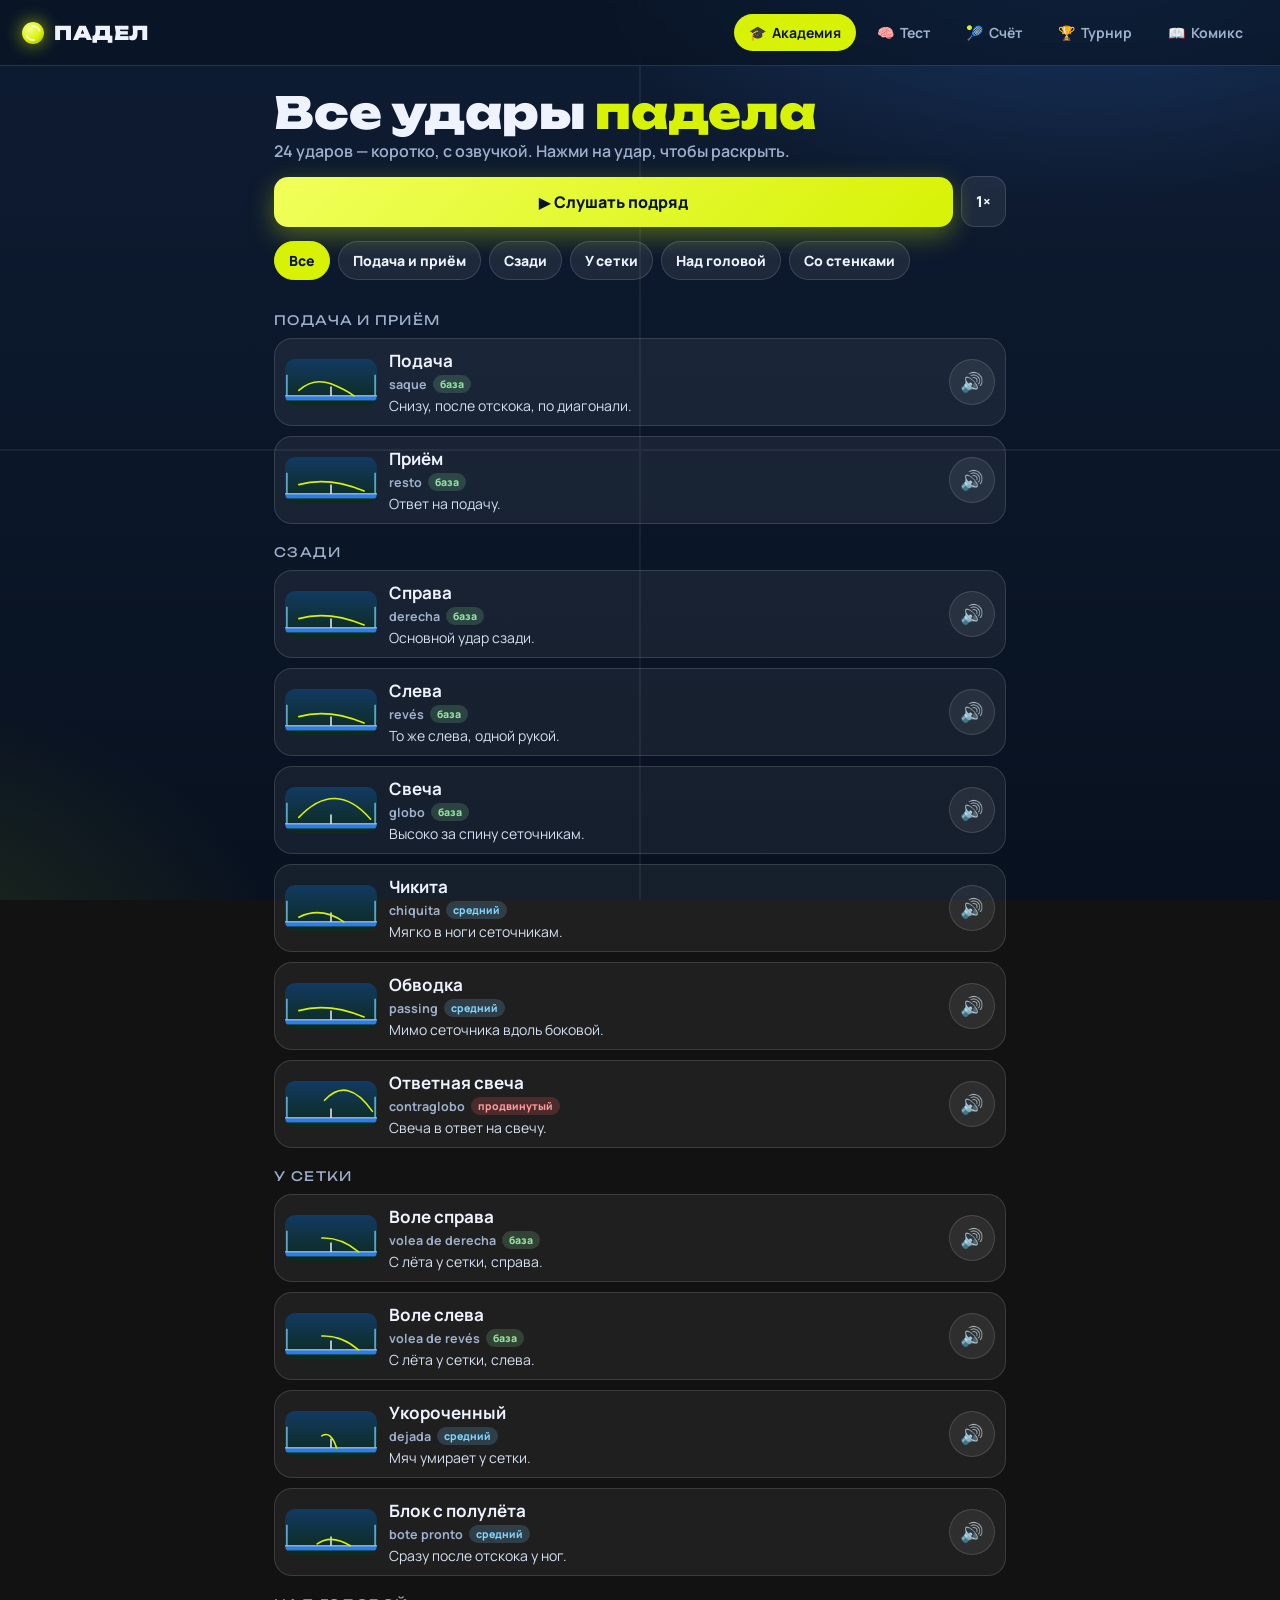
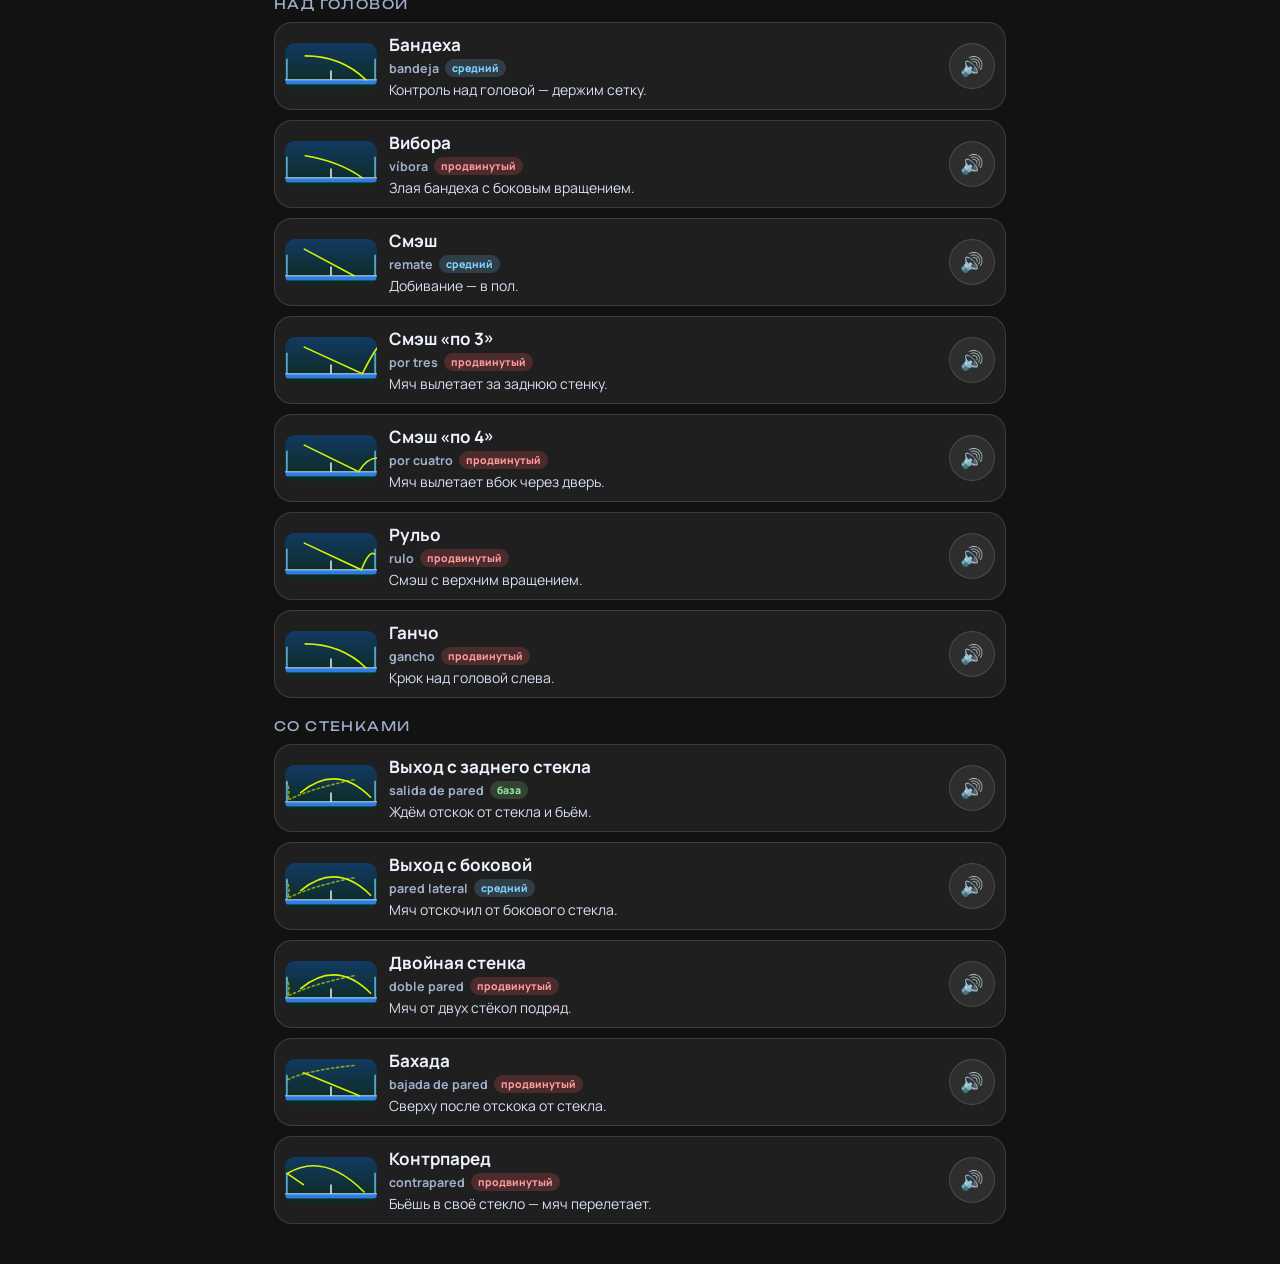
==== academy.html @ 9a6f64c5 "Академия ударов, тест «Что играть?», озвучка и мобильная навигация - academy.html: 24 удара коротко," ====
<!doctype html>
<html lang="ru">
<head>
<meta charset="utf-8">
<meta name="viewport" content="width=device-width, initial-scale=1, viewport-fit=cover">
<meta name="theme-color" content="#08111f">
<title>Академия падела — все удары</title>
<link rel="stylesheet" href="app.css">
<style>
  .page { max-width:760px; margin:0 auto; padding:18px 14px 30px; }
  .hero h1 { font-family:Unbounded, sans-serif; font-weight:900; font-size:clamp(28px, 8vw, 44px); margin:6px 0 4px; line-height:1.05; }
  .hero h1 span { color:var(--ball); }
  .hero p { color:var(--dim); margin:0 0 14px; font-weight:600; }
  .bar { display:flex; gap:8px; align-items:center; margin-bottom:12px; }
  .bar .primary { flex:1; padding:14px; font-size:16px; border-radius:14px; }
  .bar button:not(.primary) { padding:14px; font-size:15px; border-radius:14px; }
  .chips { display:flex; gap:8px; overflow-x:auto; padding:2px 2px 12px; scrollbar-width:none; margin:0 -14px; padding-left:14px; padding-right:14px; }
  .chips::-webkit-scrollbar { display:none; }
  .chips button { white-space:nowrap; padding:9px 14px; border-radius:999px; font-size:14px; }
  .chips button.on { background:var(--ball); color:#0b1426; border-color:var(--ball); }
  .group { font-family:Unbounded; font-size:13px; letter-spacing:1.4px; color:var(--dim); text-transform:uppercase; margin:20px 0 10px; }
  .shot { border-radius:18px; border:1px solid var(--line); background:var(--card); margin-bottom:10px; overflow:hidden; transition:border-color .2s, box-shadow .2s; }
  .shot.playing { border-color:var(--ball); box-shadow:0 0 0 1px var(--ball), 0 0 28px rgba(215,242,5,.18); }
  .head { display:grid; grid-template-columns:92px 1fr 46px; gap:12px; align-items:center; padding:10px 10px 10px 10px; cursor:pointer; }
  .mini { width:92px; height:46px; border-radius:10px; background:linear-gradient(180deg, #123a63, #0d2a1b); display:block; }
  .t { min-width:0; }
  .t b { display:block; font-size:17px; }
  .t i { font-style:normal; color:var(--dim); font-size:12.5px; font-weight:700; }
  .t .lvl { display:inline-block; font-size:10.5px; font-weight:800; padding:2px 7px; border-radius:999px; margin-left:6px; vertical-align:1px; }
  .lvl.l1 { background:rgba(143,227,154,.18); color:#8fe39a; } .lvl.l2 { background:rgba(127,211,255,.18); color:#7fd3ff; } .lvl.l3 { background:rgba(255,90,95,.2); color:#ff9a9d; }
  .t .one { display:block; color:#d6e0f3; font-size:14px; margin-top:2px; }
  .spk { width:46px; height:46px; border-radius:50%; font-size:19px; padding:0; }
  .body { display:none; padding:0 14px 14px; }
  .shot.open .body { display:block; animation:drop .25s ease-out; }
  .row3 { display:grid; gap:8px; }
  .row3 div { border-radius:12px; padding:10px 12px; background:rgba(255,255,255,.04); font-size:14.5px; line-height:1.45; }
  .row3 div::before { display:block; font-size:11px; font-weight:800; letter-spacing:1px; text-transform:uppercase; margin-bottom:2px; }
  .row3 .w::before { content:"Когда"; color:#7fd3ff; }
  .row3 .k::before { content:"Фишка"; color:var(--ball); }
  .row3 .e::before { content:"Не надо"; color:#ff9a9d; }
  .more { display:inline-block; margin-top:10px; color:var(--ball); font-weight:800; text-decoration:none; font-size:14px; }
</style>
</head>
<body>
<nav class="top">
  <div class="logo"><span class="dot"></span>ПАДЕЛ</div>
  <div class="tabs"><a href="academy.html" class="on"><span>🎓</span>Академия</a><a href="quiz.html"><span>🧠</span>Тест</a><a href="score.html"><span>🎾</span>Счёт</a><a href="tournament.html"><span>🏆</span>Турнир</a><a href="index.html"><span>📖</span>Комикс</a></div>
</nav>
<main class="page">
  <section class="hero">
    <h1>Все удары <span>падела</span></h1>
    <p id="count"></p>
  </section>
  <div class="bar">
    <button class="primary" id="playAll">▶ Слушать подряд</button>
    <button id="rateBtn">1×</button>
  </div>
  <div class="chips" id="chips"></div>
  <div id="list"></div>
</main>

<script src="voice.js"></script>
<script>
// Мини-схемы сбоку: слева наше стекло, сетка посередине, справа стекло соперника
const PATHS = {
  serve:   ['M30 58 Q62 30 100 44 Q130 56 150 70'],
  drive:   ['M30 50 Q95 32 172 64'],
  lob:     ['M30 56 Q110 -28 186 60'],
  chiq:    ['M30 60 Q78 36 128 70'],
  volley:  ['M80 40 Q122 38 160 70'],
  drop:    ['M80 44 Q100 32 112 70'],
  block:   ['M70 66 Q100 44 142 70'],
  bandeja: ['M44 18 Q122 18 176 70'],
  vibora:  ['M44 22 Q118 34 168 70'],
  smash:   ['M42 12 L150 70'],
  out3:    ['M42 12 L168 70 Q186 34 200 14'],
  out4:    ['M42 12 L160 70 Q178 40 200 40'],
  rulo:    ['M42 12 L166 70 Q184 26 194 36'],
  wall:    ['M150 22 Q60 40 6 66 Q12 44 4 30', 'M34 50 Q112 -14 186 60'],
  bajada:  ['M150 4 Q40 16 4 36', 'M40 20 L162 70'],
  contra:  ['M40 50 L5 26 Q84 -22 172 66'],
  clob:    ['M86 32 Q136 -22 190 56'],
};
const SHOTS = [
  // [id, группа, название, по-испански, уровень, мини-схема, одной фразой, когда, фишка, не надо, ссылка на комикс]
  ['saque', 'serve', 'Подача', 'saque', 1, 'serve', 'Снизу, после отскока, по диагонали.', 'Начало каждого очка.', 'Целься в угол у стекла или в «Т». Подал — беги к сетке.', 'Бить выше пояса.', 'serve'],
  ['resto', 'serve', 'Приём', 'resto', 1, 'drive', 'Ответ на подачу.', 'Подающий бежит к сетке.', 'Низко в ноги бегущему или свеча.', 'Лупить в стекло — вернётся.'],
  ['derecha', 'back', 'Справа', 'derecha', 1, 'drive', 'Основной удар сзади.', 'Мяч после отскока, сбоку справа.', 'Короткий замах, мяч перед собой.', 'Теннисный замах «от уха».', 'drive'],
  ['reves', 'back', 'Слева', 'revés', 1, 'drive', 'То же слева, одной рукой.', 'Мяч слева после отскока.', 'С подрезкой — надёжнее.', 'Бить мяч, ушедший за спину.', 'backhand'],
  ['globo', 'back', 'Свеча', 'globo', 1, 'lob', 'Высоко за спину сеточникам.', 'Соперники у сетки, ты в защите.', 'Над левым плечом соперника. Сыграл — оба к сетке.', 'Короткая свеча = смэш в тебя.', 'lob'],
  ['chiquita', 'back', 'Чикита', 'chiquita', 2, 'chiq', 'Мягко в ноги сеточникам.', 'Свечу не сыграть, а атаковать нечем.', 'Медленно и низко — пусть бьют снизу вверх.', 'Высокая чикита — подарок.', 'chiquita'],
  ['passing', 'back', 'Обводка', 'passing', 2, 'drive', 'Мимо сеточника вдоль боковой.', 'Сеточник прилип к центру.', 'Только с удобного мяча.', 'Пытаться с каждого мяча.'],
  ['contraglobo', 'back', 'Ответная свеча', 'contraglobo', 3, 'clob', 'Свеча в ответ на свечу.', 'Тебя перекинули, бежишь назад.', 'Выиграть время и вернуть позицию.', 'Бить сильно на бегу.'],
  ['volea-d', 'net', 'Воле справа', 'volea de derecha', 1, 'volley', 'С лёта у сетки, справа.', 'Ты у сетки, мяч летит на тебя.', 'Без замаха, от плеча, в ноги.', 'Замахиваться.', 'volley'],
  ['volea-r', 'net', 'Воле слева', 'volea de revés', 1, 'volley', 'С лёта у сетки, слева.', 'Мяч в левую сторону у сетки.', 'Ракетка перед грудью всегда.', 'Опускать головку ракетки.', 'volley'],
  ['dejada', 'net', 'Укороченный', 'dejada', 2, 'drop', 'Мяч умирает у сетки.', 'Соперники далеко у стекла.', 'Гаси скорость, мяч едва перелетает.', 'Когда соперник рядом.'],
  ['bloqueo', 'net', 'Блок с полулёта', 'bote pronto', 2, 'block', 'Сразу после отскока у ног.', 'Мяч прилетел в ноги у сетки.', 'Ракетка неподвижна, просто подставь.', 'Махать по мячу.'],
  ['bandeja', 'over', 'Бандеха', 'bandeja', 2, 'bandeja', 'Контроль над головой — держим сетку.', 'Свеча, но ты успел.', 'Сбоку, с подрезкой, в угол. И снова к сетке.', 'Пытаться убить мяч.', 'bandeja'],
  ['vibora', 'over', 'Вибора', 'víbora', 3, 'vibora', 'Злая бандеха с боковым вращением.', 'Мяч чуть ниже, ты устойчив.', 'Мяч липнет к боковому стеклу.', 'С неудобного мяча.', 'vibora'],
  ['remate', 'over', 'Смэш', 'remate', 2, 'smash', 'Добивание — в пол.', 'Короткая свеча у сетки.', 'Между соперниками или в ноги.', 'Смэш с задней линии.', 'smash'],
  ['x3', 'over', 'Смэш «по 3»', 'por tres', 3, 'out3', 'Мяч вылетает за заднюю стенку.', 'Высокий мяч у сетки, есть сила.', 'Мощно в пол у задней линии соперника.', 'Если не уверен — бандеха.', 'smash'],
  ['x4', 'over', 'Смэш «по 4»', 'por cuatro', 3, 'out4', 'Мяч вылетает вбок через дверь.', 'Мяч ближе к боковой стенке.', 'Наискосок, к боковому стеклу.', 'Когда двери закрыты/нет выхода.', 'smash'],
  ['rulo', 'over', 'Рульо', 'rulo', 3, 'rulo', 'Смэш с верхним вращением.', 'Высокий мяч, хочешь неудобный отскок.', 'Мяч высоко прыгает от стекла.', 'Путать с силовым смэшем.'],
  ['gancho', 'over', 'Ганчо', 'gancho', 3, 'bandeja', 'Крюк над головой слева.', 'Свеча ушла за левое плечо.', 'Вместо бэкхенда над головой.', 'Бить, отступая спиной.'],
  ['pared', 'wall', 'Выход с заднего стекла', 'salida de pared', 1, 'wall', 'Ждём отскок от стекла и бьём.', 'Мяч прошёл мимо и летит в стекло.', 'Иди вместе с мячом, бей перед собой.', 'Прижиматься к стеклу.', 'wall'],
  ['lateral', 'wall', 'Выход с боковой', 'pared lateral', 2, 'wall', 'Мяч отскочил от бокового стекла.', 'Мяч у боковой стенки.', 'Стой подальше — мяч выйдет к тебе.', 'Бежать к стенке.'],
  ['doble', 'wall', 'Двойная стенка', 'doble pared', 3, 'wall', 'Мяч от двух стёкол подряд.', 'Угол корта.', 'Читай угол заранее, мяч замедляется.', 'Стоять в углу.'],
  ['bajada', 'wall', 'Бахада', 'bajada de pared', 3, 'bajada', 'Сверху после отскока от стекла.', 'Высокий мяч вышел от заднего стекла.', 'Защита превращается в атаку.', 'Бить у самого стекла.', 'bajada'],
  ['contrapared', 'wall', 'Контрпаред', 'contrapared', 3, 'contra', 'Бьёшь в своё стекло — мяч перелетает.', 'Последний шанс, мяч прошёл.', 'Сильно вверх в стекло.', 'Делать это без нужды.'],
];
const GROUPS = { serve:'Подача и приём', back:'Сзади', net:'У сетки', over:'Над головой', wall:'Со стенками' };
const LVL = ['', 'база', 'средний', 'продвинутый'];
let filter = 'all', playing = -1;
const $ = id => document.getElementById(id);

function mini(type) {
  const p = PATHS[type];
  return `<svg class="mini" viewBox="0 0 200 80" aria-hidden="true">
    <rect x="0" y="70" width="200" height="10" fill="#2f7de1"/><path d="M0 70 H200" stroke="#cfe8ff" stroke-width="2"/>
    <path d="M4 70 V24 M196 70 V24" stroke="#7fd3ff" stroke-width="4" opacity=".7"/>
    <path d="M100 70 V50" stroke="#fff" stroke-width="3"/>
    ${p.map((d, i) => `<path d="${d}" fill="none" stroke="#d7f205" stroke-width="3.5" stroke-linecap="round" ${i < p.length - 1 ? 'stroke-dasharray="5 6" opacity=".6"' : ''}/>`).join('')}
  </svg>`;
}
const textOf = s => `${s[2]}. ${s[6]} Когда: ${s[7]} Фишка: ${s[8]} Не надо: ${s[9]}`;
const visible = () => SHOTS.map((s, i) => i).filter(i => filter === 'all' || SHOTS[i][1] === filter);

function render() {
  $('count').textContent = `${SHOTS.length} ударов — коротко, с озвучкой. Нажми на удар, чтобы раскрыть.`;
  $('chips').innerHTML = [['all', 'Все'], ...Object.entries(GROUPS)].map(([k, n]) => `<button class="${filter === k ? 'on' : ''}" data-f="${k}">${n}</button>`).join('');
  let h = '', last = '';
  for (const i of visible()) {
    const s = SHOTS[i];
    if (s[1] !== last) { h += `<div class="group">${GROUPS[s[1]]}</div>`; last = s[1]; }
    h += `<article class="shot" id="s${i}" data-i="${i}">
      <div class="head">${mini(s[5])}
        <div class="t"><b>${s[2]}</b><i>${s[3]}</i><span class="lvl l${s[4]}">${LVL[s[4]]}</span><span class="one">${s[6]}</span></div>
        <button class="spk" data-say="${i}" aria-label="Озвучить">🔊</button></div>
      <div class="body"><div class="row3"><div class="w">${s[7]}</div><div class="k">${s[8]}</div><div class="e">${s[9]}</div></div>
        ${s[10] ? `<a class="more" href="index.html#${s[10]}">Комикс по кадрам →</a>` : ''}</div></article>`;
  }
  $('list').innerHTML = h;
  $('rateBtn').textContent = (Voice.rate === 1.05 ? 1 : Voice.rate) + '×';
}

function mark(i) {
  document.querySelectorAll('.shot.playing').forEach(x => x.classList.remove('playing'));
  const el = $('s' + i);
  if (el) { el.classList.add('playing', 'open'); el.scrollIntoView({ behavior:'smooth', block:'center' }); }
}
function stopAll() { playing = -1; Voice.stop(); $('playAll').textContent = '▶ Слушать подряд'; document.querySelectorAll('.shot.playing').forEach(x => x.classList.remove('playing')); }
function playFrom(k) {
  const list = visible();
  if (k >= list.length) return stopAll();
  playing = k; mark(list[k]);
  $('playAll').textContent = '■ Стоп';
  Voice.say(textOf(SHOTS[list[k]]), { force:true, onend: () => { if (playing === k) setTimeout(() => playing === k && playFrom(k + 1), 600); } });
}

$('chips').onclick = e => { const b = e.target.closest('[data-f]'); if (b) { stopAll(); filter = b.dataset.f; render(); } };
$('list').onclick = e => {
  const sp = e.target.closest('[data-say]');
  if (sp) { stopAll(); const i = +sp.dataset.say; mark(i); Voice.say(textOf(SHOTS[i]), { force:true, onend: () => $('s' + i)?.classList.remove('playing') }); return; }
  const card = e.target.closest('.head');
  if (card) card.parentElement.classList.toggle('open');
};
$('playAll').onclick = () => playing >= 0 ? stopAll() : playFrom(0);
$('rateBtn').onclick = () => { const r = [1.05, 1.3, 0.9]; Voice.rate = r[(r.indexOf(Voice.rate) + 1) % r.length]; render(); };
if (!Voice.supported) $('playAll').disabled = true;
render();
</script>
</body>
</html>
---- app.css ----
/* Общий стиль счётчика и турниров: «ночной корт» */
@import url('https://fonts.googleapis.com/css2?family=Unbounded:wght@500;700;900&family=Manrope:wght@500;700;800&display=swap');

:root {
  --bg:#08111f; --bg2:#0e1c33; --card:rgba(255,255,255,.06); --line:rgba(255,255,255,.13);
  --text:#eef3ff; --dim:#9fb0cc; --ball:#d7f205; --a:#3d8bff; --b:#ff5a5f; --glass:#7fd3ff;
  --r:18px;
}
* { box-sizing:border-box; }
html { color-scheme:dark; }
body {
  margin:0; min-height:100vh; color:var(--text); font-family:Manrope, system-ui, sans-serif;
  background:
    radial-gradient(900px 500px at 85% -10%, rgba(61,139,255,.28), transparent 60%),
    radial-gradient(700px 500px at -10% 110%, rgba(215,242,5,.13), transparent 60%),
    linear-gradient(180deg, var(--bg2), var(--bg));
  background-attachment:fixed;
}
/* разметка корта на фоне */
body::before {
  content:""; position:fixed; inset:0; pointer-events:none; opacity:.06; z-index:0;
  background:
    linear-gradient(90deg, transparent calc(50% - 1px), #fff calc(50% - 1px), #fff calc(50% + 1px), transparent calc(50% + 1px)),
    linear-gradient(0deg, transparent calc(50% - 1px), #fff calc(50% - 1px), #fff calc(50% + 1px), transparent calc(50% + 1px));
  background-size:100% 100%, 50% 100%;
}
body > * { position:relative; z-index:1; }

/* шапка */
.top { display:flex; align-items:center; gap:18px; flex-wrap:wrap; padding:14px 22px; border-bottom:1px solid var(--line);
       background:rgba(8,17,31,.6); backdrop-filter:blur(10px); position:sticky; top:0; z-index:10; }
.logo { display:flex; align-items:center; gap:10px; font-family:Unbounded, sans-serif; font-weight:900; font-size:19px; letter-spacing:.5px; }
.logo .dot { width:22px; height:22px; border-radius:50%; background:radial-gradient(circle at 35% 30%, #f4ff8a, var(--ball) 55%, #9db000);
             box-shadow:0 0 18px rgba(215,242,5,.7); position:relative; }
.logo .dot::after { content:""; position:absolute; inset:3px; border-radius:50%; border:2px solid rgba(255,255,255,.7); border-left-color:transparent; border-right-color:transparent; transform:rotate(30deg); }
.tabs { display:flex; gap:6px; margin-left:auto; flex-wrap:wrap; }
.tabs a { color:var(--dim); text-decoration:none; font-weight:700; font-size:14px; padding:8px 14px; border-radius:999px; border:1px solid transparent; }
.tabs a:hover { color:var(--text); border-color:var(--line); }
.tabs a.on { color:#0b1426; background:var(--ball); }
.tabs a span { margin-right:6px; }
/* телефон: вкладки — нижняя панель под большой палец */
@media (max-width:700px){
  body { padding-bottom:calc(70px + env(safe-area-inset-bottom)); }
  .top { padding:10px 14px; position:static; backdrop-filter:none; background:transparent; }
  .tabs { position:fixed; left:0; right:0; bottom:0; z-index:50; margin:0; gap:0; flex-wrap:nowrap; justify-content:space-around;
    padding:6px 4px calc(6px + env(safe-area-inset-bottom)); background:rgba(8,17,31,.94); backdrop-filter:blur(10px); border-top:1px solid var(--line); }
  .tabs a { flex:1; display:flex; flex-direction:column; align-items:center; gap:2px; padding:6px 2px; font-size:11px; border-radius:12px; }
  .tabs a span { margin:0; font-size:21px; line-height:1; }
  .tabs a.on { color:var(--ball); background:rgba(215,242,5,.1); }
  body.boardOnly { padding-bottom:0; }
}

.wrap { display:grid; grid-template-columns:minmax(300px, 430px) 1fr; gap:20px; padding:20px; max-width:1360px; margin:0 auto; }
@media (max-width:900px){ .wrap { grid-template-columns:1fr; } .board { order:-1; } }

.box { background:var(--card); border:1px solid var(--line); border-radius:var(--r); padding:18px; backdrop-filter:blur(14px);
       box-shadow:0 20px 50px rgba(0,0,0,.35); }
.box + .box { margin-top:18px; }
.box h2, h2.sec { font-family:Unbounded, sans-serif; font-weight:700; font-size:14px; letter-spacing:1.2px; text-transform:uppercase; color:var(--dim); margin:0 0 12px; }
.box h2:not(:first-child) { margin-top:20px; }

button { font-family:inherit; cursor:pointer; color:var(--text); background:rgba(255,255,255,.07); border:1px solid var(--line);
         border-radius:12px; font-weight:800; transition:transform .12s, background .2s, box-shadow .2s, border-color .2s; }
button:hover:not(:disabled) { background:rgba(255,255,255,.12); border-color:rgba(255,255,255,.3); }
button:active:not(:disabled) { transform:scale(.97); }
button:disabled { opacity:.3; cursor:not-allowed; }
.primary { background:linear-gradient(135deg, #f0ff5a, var(--ball)); color:#0b1426; border:0; box-shadow:0 8px 26px rgba(215,242,5,.35); }
.primary:hover:not(:disabled) { background:linear-gradient(135deg, #f7ff8a, #e4ff2a); }

/* карточки выбора */
.cards { display:grid; gap:10px; }
.cards.two { grid-template-columns:1fr 1fr; }
.opt { text-align:left; padding:13px 14px; font-size:15.5px; position:relative; }
.opt small { display:block; font-weight:500; color:var(--dim); font-size:13px; margin-top:3px; }
.opt.on { border-color:var(--ball); background:rgba(215,242,5,.1); box-shadow:inset 0 0 0 1px var(--ball), 0 0 22px rgba(215,242,5,.15); }
.opt.on::after { content:"●"; position:absolute; right:12px; top:10px; color:var(--ball); font-size:12px; }
.seg { display:flex; gap:6px; flex-wrap:wrap; }
.seg button { padding:8px 13px; font-size:14px; }
.seg button.on { background:var(--ball); color:#0b1426; border-color:var(--ball); }

label.chk { display:flex; gap:10px; align-items:center; margin-top:14px; font-weight:700; font-size:14.5px; cursor:pointer; }
label.chk input { width:18px; height:18px; accent-color:var(--ball); }
input[type=text], input[type=number] { width:100%; font:inherit; font-weight:700; color:var(--text); padding:9px 11px; border-radius:10px;
  border:1px solid var(--line); background:rgba(0,0,0,.25); outline:none; }
input:focus { border-color:var(--ball); box-shadow:0 0 0 3px rgba(215,242,5,.18); }
.names { display:grid; grid-template-columns:1fr 1fr; gap:8px; }
.names .ha { color:var(--a); font-size:13px; font-weight:800; } .names .hb { color:var(--b); font-size:13px; font-weight:800; }
.start { width:100%; margin-top:18px; padding:16px; font-size:18px; font-family:Unbounded, sans-serif; letter-spacing:.5px; }

.rules { font-size:14.5px; line-height:1.55; color:#d6e0f3; }
.rules ul { margin:0; padding-left:18px; }
.rules li { margin:3px 0; }
.rules li::marker { color:var(--ball); }
.hidden { display:none !important; }

/* табло */
.board { display:flex; flex-direction:column; gap:16px; }
.scoreboard { border-radius:var(--r); overflow:hidden; border:1px solid var(--line); background:linear-gradient(180deg, #0a1426, #050b16);
              box-shadow:0 25px 60px rgba(0,0,0,.5), inset 0 1px 0 rgba(255,255,255,.08); }
.sb { width:100%; border-collapse:collapse; font-size:clamp(18px, 3vw, 30px); }
.sb th { font-size:11px; font-weight:800; color:var(--dim); text-transform:uppercase; letter-spacing:1.5px; padding:10px 12px 4px; text-align:center; }
.sb td { padding:12px; text-align:center; border-top:1px solid rgba(255,255,255,.07); }
.sb td.name { text-align:left; font-weight:800; white-space:nowrap; padding-left:18px; }
.sb td.name i { display:inline-block; width:12px; height:30px; border-radius:6px; margin-right:12px; vertical-align:middle; }
.sb td.set { color:#5e6f8d; font-family:Unbounded; font-weight:500; } .sb td.set.won { color:var(--text); }
.sb td.games { font-family:Unbounded; font-weight:700; }
.sb td.pts { font-family:Unbounded; font-weight:900; color:#0b1426; background:var(--ball); min-width:96px; font-size:1.15em;
             text-shadow:none; box-shadow:inset 0 0 30px rgba(255,255,255,.4); }
.sb sup { font-size:.45em; color:var(--dim); margin-left:2px; }
.serveBall { display:inline-block; width:15px; height:15px; border-radius:50%; background:var(--ball); margin-left:10px; vertical-align:3px;
             box-shadow:0 0 12px var(--ball); animation:pulse 1.4s ease-in-out infinite; }
@keyframes pulse { 50% { box-shadow:0 0 2px var(--ball); transform:scale(.85); } }
.bump { animation:bump .45s cubic-bezier(.3,1.6,.5,1); }
@keyframes bump { 0% { transform:scale(1.5); filter:brightness(1.6); } 100% { transform:scale(1); } }

.status { border-radius:var(--r); padding:14px 18px; text-align:center; font-weight:800; font-size:clamp(16px, 2.2vw, 22px);
          background:linear-gradient(135deg, rgba(215,242,5,.16), rgba(215,242,5,.04)); border:1px solid rgba(215,242,5,.4); }
.status small { display:block; font-weight:600; font-size:.68em; color:var(--dim); margin-top:3px; }
.tag { display:inline-block; font-family:Unbounded; font-size:.7em; padding:3px 10px; border-radius:999px; background:var(--ball); color:#0b1426; margin-left:8px; vertical-align:2px; }
.notice { border-radius:var(--r); padding:12px 16px; text-align:center; font-family:Unbounded; font-weight:700; font-size:19px;
          background:linear-gradient(135deg, var(--b), #ff8a5c); box-shadow:0 10px 30px rgba(255,90,95,.35); animation:drop .4s ease-out; }
@keyframes drop { from { transform:translateY(-8px); opacity:0; } }
.court svg { display:block; width:100%; height:auto; border-radius:var(--r); border:1px solid var(--line); background:#0d2a1b; }

/* кнопки очков */
.teamBtn { width:100%; padding:24px 12px; font-size:22px; border:0; margin-bottom:12px; color:#fff; position:relative; overflow:hidden; }
.teamBtn small { display:block; font-size:13px; font-weight:700; opacity:.85; margin-top:4px; letter-spacing:.5px; text-transform:uppercase; }
.teamBtn.a { background:linear-gradient(135deg, #5aa0ff, #2563eb); box-shadow:0 12px 30px rgba(61,139,255,.35); }
.teamBtn.b { background:linear-gradient(135deg, #ff7a7e, #e0353b); box-shadow:0 12px 30px rgba(255,90,95,.35); }
.teamBtn.a:hover:not(:disabled) { background:linear-gradient(135deg, #74b0ff, #3b74f0); }
.teamBtn.b:hover:not(:disabled) { background:linear-gradient(135deg, #ff9093, #ea4a50); }
.teamBtn::after { content:"+1"; position:absolute; right:18px; top:50%; transform:translateY(-50%); font-family:Unbounded; font-size:28px; opacity:.25; }
.tools { display:flex; gap:8px; }
.tools button { flex:1; padding:11px 6px; font-size:13.5px; }
.choice { border-radius:14px; padding:14px; margin-bottom:14px; background:rgba(215,242,5,.1); border:1px dashed var(--ball); }
.choice p { margin:0 0 10px; font-weight:800; }
.choice .row { display:flex; gap:8px; }
.choice .row button { flex:1; padding:13px 6px; font-size:15px; }

/* турнир */
.matches { display:grid; grid-template-columns:repeat(auto-fit, minmax(330px, 1fr)); gap:14px; }
.match { border-radius:var(--r); border:1px solid var(--line); background:linear-gradient(160deg, rgba(47,125,225,.22), rgba(13,42,27,.5)); padding:14px; position:relative; overflow:hidden; }
.match::before { content:""; position:absolute; left:50%; top:0; bottom:0; width:2px; background:rgba(255,255,255,.12); }
.match .court-n { font-family:Unbounded; font-size:12px; color:var(--dim); letter-spacing:1.5px; text-transform:uppercase; margin-bottom:10px; position:relative; }
.match .court-n b { color:var(--ball); }
.vs { display:grid; grid-template-columns:1fr auto 1fr; gap:10px; align-items:center; position:relative; }
.side { font-weight:800; font-size:15px; line-height:1.35; }
.side.r { text-align:right; }
.side .p { display:block; }
.side.win .p { color:var(--ball); }
.scoreIn { display:flex; gap:6px; align-items:center; }
.scoreIn input { width:62px; text-align:center; font-family:Unbounded; font-size:22px; padding:8px 4px; }
.scoreIn span { color:var(--dim); font-weight:800; }
.match.done { border-color:rgba(215,242,5,.45); }
.match .warn { color:#ffb36b; font-size:12.5px; font-weight:700; margin-top:8px; text-align:center; position:relative; }

.rounds { display:flex; gap:6px; flex-wrap:wrap; }
.rounds button { min-width:44px; padding:8px 10px; font-family:Unbounded; font-size:14px; }
.rounds button.on { background:var(--ball); color:#0b1426; border-color:var(--ball); }
.rounds button.ok:not(.on) { border-color:rgba(215,242,5,.5); color:var(--ball); }
.roundHead { display:flex; align-items:center; gap:12px; flex-wrap:wrap; justify-content:space-between; }
.roundHead h3 { font-family:Unbounded; margin:0; font-size:20px; }
.rest { color:var(--dim); font-size:14px; margin-top:10px; }

.timer { display:flex; align-items:center; gap:14px; flex-wrap:wrap; justify-content:center; }
.timer .clock { font-family:Unbounded; font-weight:900; font-size:clamp(40px, 7vw, 72px); letter-spacing:2px; min-width:4.6ch; text-align:center;
                text-shadow:0 0 30px rgba(215,242,5,.35); color:var(--ball); }
.timer .clock.low { color:var(--b); text-shadow:0 0 30px rgba(255,90,95,.5); animation:blink 1s steps(2) infinite; }
@keyframes blink { 50% { opacity:.45; } }
.timer button { padding:11px 16px; font-size:15px; }

table.stand { width:100%; border-collapse:collapse; font-size:15px; }
.stand th { font-size:11px; color:var(--dim); text-transform:uppercase; letter-spacing:1.2px; text-align:right; padding:6px 8px; }
.stand th:nth-child(2) { text-align:left; }
.stand td { padding:9px 8px; text-align:right; border-top:1px solid rgba(255,255,255,.07); font-weight:700; }
.stand td:nth-child(2) { text-align:left; }
.stand td.pl { font-family:Unbounded; color:var(--dim); width:38px; text-align:center; }
.stand tr.p1 td.pl { color:#0b1426; background:linear-gradient(135deg, #fff3a0, #f5c518); border-radius:8px; }
.stand tr.p2 td.pl { color:#0b1426; background:linear-gradient(135deg, #f2f5fa, #aab4c3); border-radius:8px; }
.stand tr.p3 td.pl { color:#0b1426; background:linear-gradient(135deg, #f7c69a, #c47a3c); border-radius:8px; }
.stand td.big { font-family:Unbounded; color:var(--ball); font-size:17px; }
.stand td.neg { color:#ff8f8f; } .stand td.pos { color:#8fe39a; }

.ideas { display:grid; grid-template-columns:repeat(auto-fit, minmax(250px, 1fr)); gap:12px; }
.idea { border:1px solid var(--line); border-radius:14px; padding:13px 14px; background:rgba(255,255,255,.04); font-size:14px; line-height:1.5; color:#d6e0f3; }
.idea b { display:block; color:var(--text); font-size:15.5px; margin-bottom:3px; }
.idea em { color:var(--ball); font-style:normal; font-weight:800; font-size:12px; }

body.boardOnly .top, body.boardOnly .control { display:none; }
body.boardOnly .wrap { grid-template-columns:1fr; }

@media (prefers-reduced-motion:reduce) { *, *::before, *::after { animation:none !important; transition:none !important; } }
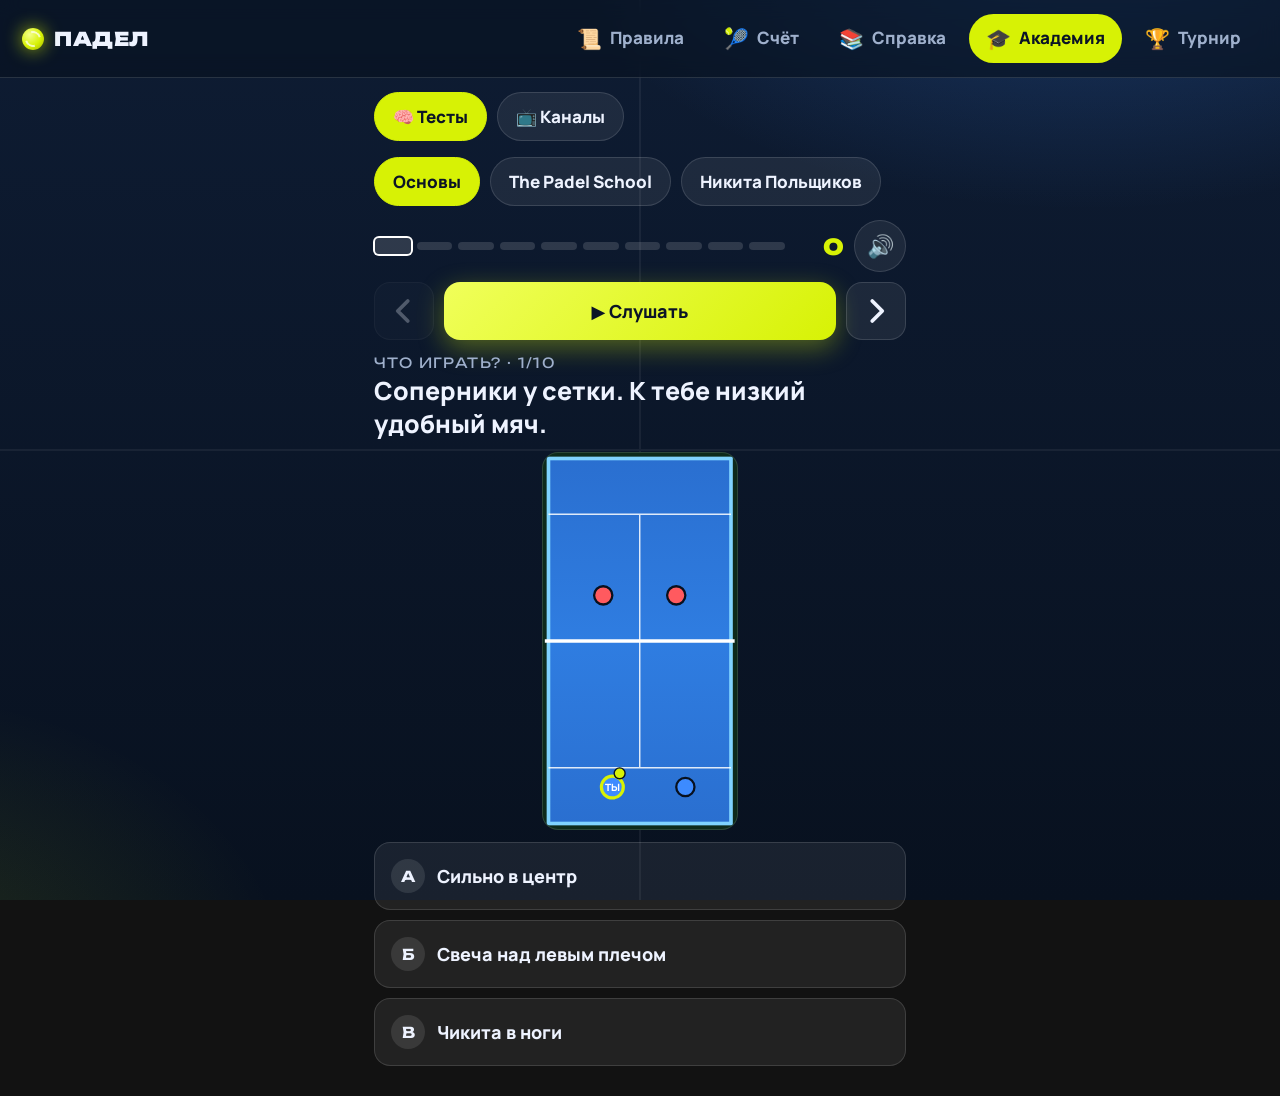
==== commit 4324dba8: "Меню Правила/Счёт/Справка/Академия/Турнир, крупный интерфейс, набор тестов Никиты Польщикова - rules" ====
--- a/academy.html
+++ b/academy.html
@@ -4,169 +4,229 @@
 <meta charset="utf-8">
 <meta name="viewport" content="width=device-width, initial-scale=1, viewport-fit=cover">
 <meta name="theme-color" content="#08111f">
-<title>Академия падела — все удары</title>
+<title>Академия падела — тесты</title>
 <link rel="stylesheet" href="app.css">
 <style>
-  .page { max-width:760px; margin:0 auto; padding:18px 14px 30px; }
-  .hero h1 { font-family:Unbounded, sans-serif; font-weight:900; font-size:clamp(28px, 8vw, 44px); margin:6px 0 4px; line-height:1.05; }
-  .hero h1 span { color:var(--ball); }
-  .hero p { color:var(--dim); margin:0 0 14px; font-weight:600; }
-  .bar { display:flex; gap:8px; align-items:center; margin-bottom:12px; }
-  .bar .primary { flex:1; padding:14px; font-size:16px; border-radius:14px; }
-  .bar button:not(.primary) { padding:14px; font-size:15px; border-radius:14px; }
-  .chips { display:flex; gap:8px; overflow-x:auto; padding:2px 2px 12px; scrollbar-width:none; margin:0 -14px; padding-left:14px; padding-right:14px; }
-  .chips::-webkit-scrollbar { display:none; }
-  .chips button { white-space:nowrap; padding:9px 14px; border-radius:999px; font-size:14px; }
-  .chips button.on { background:var(--ball); color:#0b1426; border-color:var(--ball); }
-  .group { font-family:Unbounded; font-size:13px; letter-spacing:1.4px; color:var(--dim); text-transform:uppercase; margin:20px 0 10px; }
-  .shot { border-radius:18px; border:1px solid var(--line); background:var(--card); margin-bottom:10px; overflow:hidden; transition:border-color .2s, box-shadow .2s; }
-  .shot.playing { border-color:var(--ball); box-shadow:0 0 0 1px var(--ball), 0 0 28px rgba(215,242,5,.18); }
-  .head { display:grid; grid-template-columns:92px 1fr 46px; gap:12px; align-items:center; padding:10px 10px 10px 10px; cursor:pointer; }
-  .mini { width:92px; height:46px; border-radius:10px; background:linear-gradient(180deg, #123a63, #0d2a1b); display:block; }
-  .t { min-width:0; }
-  .t b { display:block; font-size:17px; }
-  .t i { font-style:normal; color:var(--dim); font-size:12.5px; font-weight:700; }
-  .t .lvl { display:inline-block; font-size:10.5px; font-weight:800; padding:2px 7px; border-radius:999px; margin-left:6px; vertical-align:1px; }
-  .lvl.l1 { background:rgba(143,227,154,.18); color:#8fe39a; } .lvl.l2 { background:rgba(127,211,255,.18); color:#7fd3ff; } .lvl.l3 { background:rgba(255,90,95,.2); color:#ff9a9d; }
-  .t .one { display:block; color:#d6e0f3; font-size:14px; margin-top:2px; }
-  .spk { width:46px; height:46px; border-radius:50%; font-size:19px; padding:0; }
-  .body { display:none; padding:0 14px 14px; }
-  .shot.open .body { display:block; animation:drop .25s ease-out; }
-  .row3 { display:grid; gap:8px; }
-  .row3 div { border-radius:12px; padding:10px 12px; background:rgba(255,255,255,.04); font-size:14.5px; line-height:1.45; }
-  .row3 div::before { display:block; font-size:11px; font-weight:800; letter-spacing:1px; text-transform:uppercase; margin-bottom:2px; }
-  .row3 .w::before { content:"Когда"; color:#7fd3ff; }
-  .row3 .k::before { content:"Фишка"; color:var(--ball); }
-  .row3 .e::before { content:"Не надо"; color:#ff9a9d; }
-  .more { display:inline-block; margin-top:10px; color:var(--ball); font-weight:800; text-decoration:none; font-size:14px; }
+  .page { max-width:560px; padding-top:12px; }
+  .qtop { display:flex; align-items:center; gap:10px; margin-bottom:10px; }
+  .dots { display:flex; gap:4px; flex:1; }
+  .dots button { flex:1; min-width:0; height:30px; padding:0; border:0; background:none; border-radius:6px; position:relative; }
+  .dots button::before { content:""; position:absolute; left:1px; right:1px; top:11px; height:8px; border-radius:4px; background:rgba(255,255,255,.14); }
+  .dots .g2::before { background:var(--ball); } .dots .g1::before { background:#7fd3ff; } .dots .g0::before { background:var(--b); }
+  .dots .now::before { top:7px; height:16px; box-shadow:0 0 0 2px #fff; }
+  .pts { font-family:Unbounded; font-weight:900; color:var(--ball); font-size:22px; min-width:48px; text-align:right; }
+  .vbtn { width:52px; height:52px; padding:0; border-radius:50%; font-size:22px; flex:none; }
+  .kind { font-family:Unbounded; font-size:14px; letter-spacing:1.4px; color:var(--dim); text-transform:uppercase; }
+  .q { font-size:clamp(20px, 5.4vw, 25px); font-weight:800; margin:4px 0 12px; line-height:1.3; }
+  .courtq { display:flex; justify-content:center; margin-bottom:12px; }
+  .courtq svg { height:min(42vh, 400px); width:auto; max-width:100%; border-radius:16px; border:1px solid var(--line); background:#0d2a1b; }
+  .opts { display:grid; gap:10px; }
+  .opts button { text-align:left; padding:16px; font-size:18px; border-radius:16px; display:flex; gap:12px; align-items:center; }
+  .opts button b { font-family:Unbounded; font-size:15px; width:34px; height:34px; border-radius:50%; display:grid; place-items:center; background:rgba(255,255,255,.1); flex:none; }
+  .opts button.g2 { border-color:var(--ball); background:rgba(215,242,5,.14); }
+  .opts button.g1 { border-color:#7fd3ff; background:rgba(127,211,255,.12); }
+  .opts button.g0.picked { border-color:var(--b); background:rgba(255,90,95,.16); }
+  .opts button:disabled { opacity:1; cursor:default; }
+  .opts button.dim { opacity:.45; }
+  .verdict { margin-top:12px; border-radius:16px; padding:15px 16px; animation:drop .3s ease-out; }
+  .verdict h3 { margin:0 0 4px; font-family:Unbounded; font-size:20px; }
+  .verdict p { margin:0; font-size:17.5px; line-height:1.45; }
+  .verdict.g2 { background:rgba(215,242,5,.13); border:1px solid var(--ball); } .verdict.g2 h3 { color:var(--ball); }
+  .verdict.g1 { background:rgba(127,211,255,.12); border:1px solid #7fd3ff; } .verdict.g1 h3 { color:#7fd3ff; }
+  .verdict.g0 { background:rgba(255,90,95,.14); border:1px solid var(--b); } .verdict.g0 h3 { color:#ff9a9d; }
+  .verdict .src { display:inline-block; margin-top:10px; color:var(--dim); font-size:16px; font-weight:700; text-decoration:none; }
+  .big { width:100%; margin-top:12px; padding:18px; font-size:19px; border-radius:16px; display:block; text-align:center; text-decoration:none; }
+  a.big { color:var(--ball); font-weight:800; }
+  .final { text-align:center; padding:20px 4px; }
+  .final .score { font-family:Unbounded; font-weight:900; font-size:68px; color:var(--ball); line-height:1; margin:8px 0; }
+  .final p { color:var(--dim); font-weight:700; font-size:18px; }
+  .ch { padding:16px; }
+  .ch b { font-size:20px; } .ch .lang { color:#7fd3ff; font-weight:800; font-size:15px; margin-left:8px; }
+  .ch p { margin:6px 0 12px; font-size:17px; line-height:1.45; color:#d6e0f3; }
+  .ch .row { display:flex; gap:10px; flex-wrap:wrap; }
+  .ch .row a, .ch .row button { flex:1 1 40%; padding:14px; font-size:17px; border-radius:14px; text-align:center; text-decoration:none; font-weight:800; }
+  .ch .row a { color:var(--text); border:1px solid var(--line); background:rgba(255,255,255,.07); }
 </style>
 </head>
 <body>
 <nav class="top">
   <div class="logo"><span class="dot"></span>ПАДЕЛ</div>
-  <div class="tabs"><a href="academy.html" class="on"><span>🎓</span>Академия</a><a href="quiz.html"><span>🧠</span>Тест</a><a href="score.html"><span>🎾</span>Счёт</a><a href="tournament.html"><span>🏆</span>Турнир</a><a href="index.html"><span>📖</span>Комикс</a></div>
+  <div class="tabs"><a href="rules.html"><span>📜</span>Правила</a><a href="score.html"><span>🎾</span>Счёт</a><a href="ref.html"><span>📚</span>Справка</a><a href="academy.html" class="on"><span>🎓</span>Академия</a><a href="tournament.html"><span>🏆</span>Турнир</a></div>
 </nav>
-<main class="page">
-  <section class="hero">
-    <h1>Все удары <span>падела</span></h1>
-    <p id="count"></p>
-  </section>
-  <div class="bar">
-    <button class="primary" id="playAll">▶ Слушать подряд</button>
-    <button id="rateBtn">1×</button>
-  </div>
-  <div class="chips" id="chips"></div>
-  <div id="list"></div>
-</main>
+<main class="page" id="app"></main>
 
 <script src="voice.js"></script>
+<script src="tests.js"></script>
+<script src="reader.js"></script>
 <script>
-// Мини-схемы сбоку: слева наше стекло, сетка посередине, справа стекло соперника
-const PATHS = {
-  serve:   ['M30 58 Q62 30 100 44 Q130 56 150 70'],
-  drive:   ['M30 50 Q95 32 172 64'],
-  lob:     ['M30 56 Q110 -28 186 60'],
-  chiq:    ['M30 60 Q78 36 128 70'],
-  volley:  ['M80 40 Q122 38 160 70'],
-  drop:    ['M80 44 Q100 32 112 70'],
-  block:   ['M70 66 Q100 44 142 70'],
-  bandeja: ['M44 18 Q122 18 176 70'],
-  vibora:  ['M44 22 Q118 34 168 70'],
-  smash:   ['M42 12 L150 70'],
-  out3:    ['M42 12 L168 70 Q186 34 200 14'],
-  out4:    ['M42 12 L160 70 Q178 40 200 40'],
-  rulo:    ['M42 12 L166 70 Q184 26 194 36'],
-  wall:    ['M150 22 Q60 40 6 66 Q12 44 4 30', 'M34 50 Q112 -14 186 60'],
-  bajada:  ['M150 4 Q40 16 4 36', 'M40 20 L162 70'],
-  contra:  ['M40 50 L5 26 Q84 -22 172 66'],
-  clob:    ['M86 32 Q136 -22 190 56'],
-};
-const SHOTS = [
-  // [id, группа, название, по-испански, уровень, мини-схема, одной фразой, когда, фишка, не надо, ссылка на комикс]
-  ['saque', 'serve', 'Подача', 'saque', 1, 'serve', 'Снизу, после отскока, по диагонали.', 'Начало каждого очка.', 'Целься в угол у стекла или в «Т». Подал — беги к сетке.', 'Бить выше пояса.', 'serve'],
-  ['resto', 'serve', 'Приём', 'resto', 1, 'drive', 'Ответ на подачу.', 'Подающий бежит к сетке.', 'Низко в ноги бегущему или свеча.', 'Лупить в стекло — вернётся.'],
-  ['derecha', 'back', 'Справа', 'derecha', 1, 'drive', 'Основной удар сзади.', 'Мяч после отскока, сбоку справа.', 'Короткий замах, мяч перед собой.', 'Теннисный замах «от уха».', 'drive'],
-  ['reves', 'back', 'Слева', 'revés', 1, 'drive', 'То же слева, одной рукой.', 'Мяч слева после отскока.', 'С подрезкой — надёжнее.', 'Бить мяч, ушедший за спину.', 'backhand'],
-  ['globo', 'back', 'Свеча', 'globo', 1, 'lob', 'Высоко за спину сеточникам.', 'Соперники у сетки, ты в защите.', 'Над левым плечом соперника. Сыграл — оба к сетке.', 'Короткая свеча = смэш в тебя.', 'lob'],
-  ['chiquita', 'back', 'Чикита', 'chiquita', 2, 'chiq', 'Мягко в ноги сеточникам.', 'Свечу не сыграть, а атаковать нечем.', 'Медленно и низко — пусть бьют снизу вверх.', 'Высокая чикита — подарок.', 'chiquita'],
-  ['passing', 'back', 'Обводка', 'passing', 2, 'drive', 'Мимо сеточника вдоль боковой.', 'Сеточник прилип к центру.', 'Только с удобного мяча.', 'Пытаться с каждого мяча.'],
-  ['contraglobo', 'back', 'Ответная свеча', 'contraglobo', 3, 'clob', 'Свеча в ответ на свечу.', 'Тебя перекинули, бежишь назад.', 'Выиграть время и вернуть позицию.', 'Бить сильно на бегу.'],
-  ['volea-d', 'net', 'Воле справа', 'volea de derecha', 1, 'volley', 'С лёта у сетки, справа.', 'Ты у сетки, мяч летит на тебя.', 'Без замаха, от плеча, в ноги.', 'Замахиваться.', 'volley'],
-  ['volea-r', 'net', 'Воле слева', 'volea de revés', 1, 'volley', 'С лёта у сетки, слева.', 'Мяч в левую сторону у сетки.', 'Ракетка перед грудью всегда.', 'Опускать головку ракетки.', 'volley'],
-  ['dejada', 'net', 'Укороченный', 'dejada', 2, 'drop', 'Мяч умирает у сетки.', 'Соперники далеко у стекла.', 'Гаси скорость, мяч едва перелетает.', 'Когда соперник рядом.'],
-  ['bloqueo', 'net', 'Блок с полулёта', 'bote pronto', 2, 'block', 'Сразу после отскока у ног.', 'Мяч прилетел в ноги у сетки.', 'Ракетка неподвижна, просто подставь.', 'Махать по мячу.'],
-  ['bandeja', 'over', 'Бандеха', 'bandeja', 2, 'bandeja', 'Контроль над головой — держим сетку.', 'Свеча, но ты успел.', 'Сбоку, с подрезкой, в угол. И снова к сетке.', 'Пытаться убить мяч.', 'bandeja'],
-  ['vibora', 'over', 'Вибора', 'víbora', 3, 'vibora', 'Злая бандеха с боковым вращением.', 'Мяч чуть ниже, ты устойчив.', 'Мяч липнет к боковому стеклу.', 'С неудобного мяча.', 'vibora'],
-  ['remate', 'over', 'Смэш', 'remate', 2, 'smash', 'Добивание — в пол.', 'Короткая свеча у сетки.', 'Между соперниками или в ноги.', 'Смэш с задней линии.', 'smash'],
-  ['x3', 'over', 'Смэш «по 3»', 'por tres', 3, 'out3', 'Мяч вылетает за заднюю стенку.', 'Высокий мяч у сетки, есть сила.', 'Мощно в пол у задней линии соперника.', 'Если не уверен — бандеха.', 'smash'],
-  ['x4', 'over', 'Смэш «по 4»', 'por cuatro', 3, 'out4', 'Мяч вылетает вбок через дверь.', 'Мяч ближе к боковой стенке.', 'Наискосок, к боковому стеклу.', 'Когда двери закрыты/нет выхода.', 'smash'],
-  ['rulo', 'over', 'Рульо', 'rulo', 3, 'rulo', 'Смэш с верхним вращением.', 'Высокий мяч, хочешь неудобный отскок.', 'Мяч высоко прыгает от стекла.', 'Путать с силовым смэшем.'],
-  ['gancho', 'over', 'Ганчо', 'gancho', 3, 'bandeja', 'Крюк над головой слева.', 'Свеча ушла за левое плечо.', 'Вместо бэкхенда над головой.', 'Бить, отступая спиной.'],
-  ['pared', 'wall', 'Выход с заднего стекла', 'salida de pared', 1, 'wall', 'Ждём отскок от стекла и бьём.', 'Мяч прошёл мимо и летит в стекло.', 'Иди вместе с мячом, бей перед собой.', 'Прижиматься к стеклу.', 'wall'],
-  ['lateral', 'wall', 'Выход с боковой', 'pared lateral', 2, 'wall', 'Мяч отскочил от бокового стекла.', 'Мяч у боковой стенки.', 'Стой подальше — мяч выйдет к тебе.', 'Бежать к стенке.'],
-  ['doble', 'wall', 'Двойная стенка', 'doble pared', 3, 'wall', 'Мяч от двух стёкол подряд.', 'Угол корта.', 'Читай угол заранее, мяч замедляется.', 'Стоять в углу.'],
-  ['bajada', 'wall', 'Бахада', 'bajada de pared', 3, 'bajada', 'Сверху после отскока от стекла.', 'Высокий мяч вышел от заднего стекла.', 'Защита превращается в атаку.', 'Бить у самого стекла.', 'bajada'],
-  ['contrapared', 'wall', 'Контрпаред', 'contrapared', 3, 'contra', 'Бьёшь в своё стекло — мяч перелетает.', 'Последний шанс, мяч прошёл.', 'Сильно вверх в стекло.', 'Делать это без нужды.'],
-];
-const GROUPS = { serve:'Подача и приём', back:'Сзади', net:'У сетки', over:'Над головой', wall:'Со стенками' };
-const LVL = ['', 'база', 'средний', 'продвинутый'];
-let filter = 'all', playing = -1;
-const $ = id => document.getElementById(id);
-
-function mini(type) {
-  const p = PATHS[type];
-  return `<svg class="mini" viewBox="0 0 200 80" aria-hidden="true">
-    <rect x="0" y="70" width="200" height="10" fill="#2f7de1"/><path d="M0 70 H200" stroke="#cfe8ff" stroke-width="2"/>
-    <path d="M4 70 V24 M196 70 V24" stroke="#7fd3ff" stroke-width="4" opacity=".7"/>
-    <path d="M100 70 V50" stroke="#fff" stroke-width="3"/>
-    ${p.map((d, i) => `<path d="${d}" fill="none" stroke="#d7f205" stroke-width="3.5" stroke-linecap="round" ${i < p.length - 1 ? 'stroke-dasharray="5 6" opacity=".6"' : ''}/>`).join('')}
+const GR = { 2:['Отлично!', 1], 1:['Можно', .5], 0:['Ошибка', 0] };
+const KEY = 'padel-tests';
+// ответы помним по каждому набору: { set: { a:{ номер вопроса: номер ответа }, at: где остановился } }
+let store = JSON.parse(localStorage.getItem(KEY) || '{}');
+let sect = 'tests', set = Object.keys(SETS)[0], qi = 0, anim = 0, talking = false;
+if (SETS[location.hash.slice(1)]) set = location.hash.slice(1);
+else if (store.last && SETS[store.last]) set = store.last;
+const app = document.getElementById('app');
+const Q = () => SETS[set].q;
+const mine = () => store[set] || (store[set] = { a:{}, at:0 });
+const save = () => { mine().at = qi; store.last = set; localStorage.setItem(KEY, JSON.stringify(store)); };
+const grade = i => { const a = mine().a[i]; return a == null ? null : Q()[i].opts[a].g; };
+const score = () => Object.keys(mine().a).reduce((s, i) => s + GR[grade(i)][1], 0);
+const fmt = n => String(n).replace('.', ',');
+qi = Math.min(mine().at || 0, Q().length);
+
+function court(c) {
+  const P = (xy, col, lbl, id) => `<g id="${id}" transform="translate(${xy[0]} ${xy[1]})"><circle r="${id === 'pY' ? 12 : 10}" fill="${col}" stroke="${id === 'pY' ? '#d7f205' : '#08111f'}" stroke-width="${id === 'pY' ? 3.5 : 2.5}"/>${lbl ? `<text y="4.5" text-anchor="middle" font-size="11" font-weight="800" fill="#fff" font-family="Manrope">${lbl}</text>` : ''}</g>`;
+  return `<svg viewBox="-6 -6 212 412" id="cq">
+    <defs><linearGradient id="cqg" x1="0" x2="0" y1="0" y2="1"><stop offset="0" stop-color="#2a6fd0"/><stop offset=".5" stop-color="#2f7de1"/><stop offset="1" stop-color="#2a6fd0"/></linearGradient></defs>
+    <rect x="0" y="0" width="200" height="400" fill="url(#cqg)" stroke="#7fd3ff" stroke-width="4"/>
+    <path d="M0 61 H200 M0 339 H200 M100 61 V339" stroke="#fff" stroke-width="1.6" opacity=".85"/>
+    <path d="M-4 200 H204" stroke="#fff" stroke-width="4"/>
+    <g id="trail"></g>
+    ${P(c.p.a, '#ff5a5f', '', 'pA')}${P(c.p.b, '#ff5a5f', '', 'pB')}${P(c.p.m, '#3d8bff', '', 'pM')}${P(c.p.y, '#3d8bff', 'ТЫ', 'pY')}
+    <ellipse id="shadow" cx="${c.ball[0]}" cy="${c.ball[1]}" rx="5" ry="3" fill="#000" opacity=".35"/>
+    <circle id="ball" cx="${c.ball[0]}" cy="${c.ball[1]}" r="6" fill="#d7f205" stroke="#08111f" stroke-width="1.5"/>
   </svg>`;
 }
-const textOf = s => `${s[2]}. ${s[6]} Когда: ${s[7]} Фишка: ${s[8]} Не надо: ${s[9]}`;
-const visible = () => SHOTS.map((s, i) => i).filter(i => filter === 'all' || SHOTS[i][1] === filter);
+
+// полёт мяча (или игрока) по траектории; h — высота дуги. instant — сразу конечная точка (вопрос уже отвечен).
+// Листнул во время полёта — anim сменился, анимация тихо бросается.
+function fly(segs, who, instant) {
+  const tok = ++anim;
+  return segs.reduce((pr, sg) => pr.then(() => new Promise(res => {
+    if (tok !== anim) return res();
+    const ns = 'http://www.w3.org/2000/svg', path = document.createElementNS(ns, 'path');
+    path.setAttribute('d', sg.d); path.setAttribute('fill', 'none'); path.setAttribute('stroke', '#d7f205');
+    path.setAttribute('stroke-width', '2.5'); path.setAttribute('stroke-dasharray', '5 6'); path.setAttribute('opacity', '.8');
+    document.getElementById('trail').appendChild(path);
+    const L = path.getTotalLength(), dur = Math.max(450, L * 3.2), t0 = performance.now();
+    const ball = document.getElementById('ball'), sh = document.getElementById('shadow'), me = who && document.getElementById('p' + who.toUpperCase());
+    (function step(now) {
+      if (tok !== anim) return res();
+      const t = instant ? 1 : Math.min(1, (now - t0) / dur), pt = path.getPointAtLength(L * t);
+      if (who) me.setAttribute('transform', `translate(${pt.x} ${pt.y})`);
+      else {
+        const lift = Math.sin(Math.PI * t) * (sg.h || 0);
+        ball.setAttribute('cx', pt.x); ball.setAttribute('cy', pt.y - lift * 22); ball.setAttribute('r', 6 + lift * 5);
+        sh.setAttribute('cx', pt.x); sh.setAttribute('cy', pt.y);
+      }
+      t < 1 ? requestAnimationFrame(step) : res();
+    })(t0);
+  })), Promise.resolve());
+}
+
+const chips = () => `<div class="chips">${Object.entries(SETS).map(([k, v]) => `<button data-set="${k}" class="${set === k ? 'on' : ''}">${v.name}</button>`).join('')}</div>`;
+const qText = c => `${c.k} ${c.q} ${c.opts.map((o, i) => `${'АБВ'[i]}: ${o.t}.`).join(' ')}`;
+function verdictText(c, o) {
+  const best = c.opts.find(x => x.g === 2);
+  return o.g === 2 ? o.r : `${o.r} Лучше: ${best.t.toLowerCase()}.`;
+}
+function verdictHTML(c, o) {
+  return `<div class="verdict g${o.g}"><h3>${GR[o.g][0]}</h3><p>${verdictText(c, o)}</p>${c.src ? `<a class="src" href="https://youtu.be/${c.src}${c.t ? '?t=' + c.t : ''}" target="_blank" rel="noopener">▶ ${VID[c.src]}${c.t ? ` · ${Math.floor(c.t / 60)}:${String(c.t % 60).padStart(2, '0')}` : ''}</a>` : ''}</div>
+    <button class="primary big" data-nav="1">${qi + 1 < Q().length ? 'Дальше →' : 'Итог →'}</button>`;
+}
+// что прочитать по кнопке «Слушать»: вопрос, а если уже ответил — разбор
+function speech() {
+  if (qi >= Q().length) return finalText();
+  const c = Q()[qi], a = mine().a[qi];
+  return a == null ? qText(c) : `${GR[c.opts[a].g][0]} ${verdictText(c, c.opts[a])}`;
+}
+// auto — озвучка сама (по выключателю 🔊); кнопка «Слушать» читает всегда
+let sayTok = 0;
+function say(text, auto) {
+  if (auto && !Voice.on) return;
+  const my = ++sayTok;
+  talking = true; sayBtn();
+  Voice.say(text, { force:true, onend: () => { if (my === sayTok) { talking = false; sayBtn(); } } });
+}
+function sayBtn() { const b = document.getElementById('say'); if (b) { b.textContent = talking ? '■ Стоп' : '▶ Слушать'; b.classList.toggle('on', talking); } }
+function shutUp() { sayTok++; talking = false; Voice.stop(); sayBtn(); }
 
 function render() {
-  $('count').textContent = `${SHOTS.length} ударов — коротко, с озвучкой. Нажми на удар, чтобы раскрыть.`;
-  $('chips').innerHTML = [['all', 'Все'], ...Object.entries(GROUPS)].map(([k, n]) => `<button class="${filter === k ? 'on' : ''}" data-f="${k}">${n}</button>`).join('');
-  let h = '', last = '';
-  for (const i of visible()) {
-    const s = SHOTS[i];
-    if (s[1] !== last) { h += `<div class="group">${GROUPS[s[1]]}</div>`; last = s[1]; }
-    h += `<article class="shot" id="s${i}" data-i="${i}">
-      <div class="head">${mini(s[5])}
-        <div class="t"><b>${s[2]}</b><i>${s[3]}</i><span class="lvl l${s[4]}">${LVL[s[4]]}</span><span class="one">${s[6]}</span></div>
-        <button class="spk" data-say="${i}" aria-label="Озвучить">🔊</button></div>
-      <div class="body"><div class="row3"><div class="w">${s[7]}</div><div class="k">${s[8]}</div><div class="e">${s[9]}</div></div>
-        ${s[10] ? `<a class="more" href="index.html#${s[10]}">Комикс по кадрам →</a>` : ''}</div></article>`;
-  }
-  $('list').innerHTML = h;
-  $('rateBtn').textContent = (Voice.rate === 1.05 ? 1 : Voice.rate) + '×';
-}
-
-function mark(i) {
-  document.querySelectorAll('.shot.playing').forEach(x => x.classList.remove('playing'));
-  const el = $('s' + i);
-  if (el) { el.classList.add('playing', 'open'); el.scrollIntoView({ behavior:'smooth', block:'center' }); }
-}
-function stopAll() { playing = -1; Voice.stop(); $('playAll').textContent = '▶ Слушать подряд'; document.querySelectorAll('.shot.playing').forEach(x => x.classList.remove('playing')); }
-function playFrom(k) {
-  const list = visible();
-  if (k >= list.length) return stopAll();
-  playing = k; mark(list[k]);
-  $('playAll').textContent = '■ Стоп';
-  Voice.say(textOf(SHOTS[list[k]]), { force:true, onend: () => { if (playing === k) setTimeout(() => playing === k && playFrom(k + 1), 600); } });
-}
-
-$('chips').onclick = e => { const b = e.target.closest('[data-f]'); if (b) { stopAll(); filter = b.dataset.f; render(); } };
-$('list').onclick = e => {
-  const sp = e.target.closest('[data-say]');
-  if (sp) { stopAll(); const i = +sp.dataset.say; mark(i); Voice.say(textOf(SHOTS[i]), { force:true, onend: () => $('s' + i)?.classList.remove('playing') }); return; }
-  const card = e.target.closest('.head');
-  if (card) card.parentElement.classList.toggle('open');
-};
-$('playAll').onclick = () => playing >= 0 ? stopAll() : playFrom(0);
-$('rateBtn').onclick = () => { const r = [1.05, 1.3, 0.9]; Voice.rate = r[(r.indexOf(Voice.rate) + 1) % r.length]; render(); };
-if (!Voice.supported) $('playAll').disabled = true;
+  anim++;
+  const sec = `<div class="chips"><button data-sect="tests" class="${sect === 'tests' ? 'on' : ''}">🧠 Тесты</button><button data-sect="channels" class="${sect === 'channels' ? 'on' : ''}">📺 Каналы</button></div>`;
+  if (sect === 'channels') return app.innerHTML = sec + channels();
+  const N = Q().length;
+  const top = `${chips()}
+    <div class="qtop"><div class="dots">${Q().map((_, i) => `<button data-go="${i}" aria-label="Вопрос ${i + 1}" class="${grade(i) != null ? 'g' + grade(i) : ''} ${i === qi ? 'now' : ''}"></button>`).join('')}</div>
+      <div class="pts">${fmt(score())}</div><button class="vbtn" id="vbtn" aria-label="Авто-озвучка">${Voice.on ? '🔊' : '🔇'}</button></div>
+    <div class="bar"><button data-nav="-1" aria-label="Назад" ${qi === 0 ? 'disabled' : ''}>${CHEV(-1)}</button><button class="primary grow" id="say">▶ Слушать</button><button data-nav="1" aria-label="Вперёд" ${qi >= N ? 'disabled' : ''}>${CHEV(1)}</button></div>`;
+  if (qi >= N) { app.innerHTML = sec + top + final(); sayBtn(); return; }
+  const c = Q()[qi], a = mine().a[qi];
+  app.innerHTML = `${sec}${top}
+    <div class="kind">${c.k} · ${qi + 1}/${N}</div>
+    <div class="q">${c.q}</div>
+    <div class="courtq">${court(c)}</div>
+    <div class="opts">${c.opts.map((o, i) => `<button data-o="${i}"><b>${'АБВ'[i]}</b>${o.t}</button>`).join('')}</div>
+    <div id="after"></div>`;
+  sayBtn();
+  if (a != null) { showPick(c, a); fly(c.truth || [{ d:c.opts[a].d, h:c.opts[a].h }], c.opts[a].who, true); document.getElementById('after').innerHTML = verdictHTML(c, c.opts[a]); }
+  else say(qText(c), true);
+}
+
+function showPick(c, i) {
+  app.querySelectorAll('.opts button').forEach((b, k) => { b.disabled = true; if (k === i) b.classList.add('picked', 'g' + c.opts[i].g); else if (c.opts[k].g === 2) b.classList.add('g2'); else b.classList.add('dim'); });
+}
+async function pick(i) {
+  const c = Q()[qi], o = c.opts[i], at = qi;
+  if (mine().a[qi] != null) return;
+  mine().a[qi] = i; save();
+  showPick(c, i);
+  const dot = app.querySelector(`.dots [data-go="${qi}"]`); dot.classList.add('g' + o.g);
+  app.querySelector('.pts').textContent = fmt(score());
+  say(`${GR[o.g][0]} ${verdictText(c, o)}`, true);
+  const tok = anim + 1;
+  await fly(c.truth || [{ d:o.d, h:o.h }], o.who);
+  if (tok !== anim || at !== qi) return;   // успел перелистнуть
+  document.getElementById('after').innerHTML = verdictHTML(c, o);
+  app.querySelector('#after .big').scrollIntoView({ behavior:'smooth', block:'end' });
+}
+
+const msgOf = pct => pct >= .85 ? 'Тактик! Можно на турнир.' : pct >= .6 ? 'Крепко. Пара решений — и будет огонь.' : 'Есть над чем поработать — загляни в Справку.';
+function finalText() {
+  const done = Object.keys(mine().a).length, N = Q().length;
+  return done < N ? `Отвечено ${done} из ${N}. Осталось ${N - done}.` : `Результат: ${fmt(score())} из ${N}. ${msgOf(score() / N)}`;
+}
+function final() {
+  const N = Q().length, done = Object.keys(mine().a).length, miss = Q().findIndex((_, i) => mine().a[i] == null);
+  setTimeout(() => say(finalText(), true));
+  return `<div class="final"><div class="kind">${SETS[set].name}</div><div class="score">${fmt(score())}/${N}</div>
+    <p>${done < N ? `Отвечено ${done} из ${N}.` : msgOf(score() / N)}</p>
+    ${miss >= 0 ? `<button class="primary big" data-go="${miss}">Ответить на пропущенные (${N - done})</button>` : ''}
+    <button class="big" id="again">↺ Пройти заново</button>
+    <a class="big" href="ref.html">📚 В Справку →</a></div>`;
+}
+function channels() {
+  return CHANNELS.map(ch => `<article class="card ch"><b>${ch.name}</b><span class="lang">${ch.lang}</span><p>${ch.note}</p>
+    <div class="row"><a href="${ch.url}" target="_blank" rel="noopener">▶ Открыть</a>${ch.q ? `<button class="primary" data-set="${ch.q}">🧠 Тесты (${SETS[ch.q].q.length})</button>` : ''}</div></article>`).join('');
+}
+
+function go(n) {
+  n = Math.max(0, Math.min(Q().length, n));
+  if (n === qi && sect === 'tests') return;
+  shutUp(); qi = n; save(); render();
+  window.scrollTo({ top:0, behavior:'smooth' });
+}
+app.addEventListener('click', e => {
+  const t = e.target.closest('button, a'); if (!t) return;
+  if (t.dataset.sect) { shutUp(); sect = t.dataset.sect; return render(); }
+  if (t.dataset.set) { shutUp(); sect = 'tests'; set = t.dataset.set; qi = Math.min(mine().at || 0, Q().length); save(); return render(); }
+  if (t.dataset.nav) return go(qi + +t.dataset.nav);
+  if (t.dataset.go) return go(+t.dataset.go);
+  if (t.dataset.o) return pick(+t.dataset.o);
+  if (t.id === 'say') return talking ? shutUp() : say(speech());
+  if (t.id === 'vbtn') { Voice.on = !Voice.on; t.textContent = Voice.on ? '🔊' : '🔇'; return; }
+  if (t.id === 'again') { store[set] = { a:{}, at:0 }; qi = 0; save(); shutUp(); return render(); }
+});
+// свайп влево/вправо — следующий/предыдущий вопрос (кнопки-чипсы листаются сами, их не трогаем)
+let sx = null, sy = 0;
+app.addEventListener('touchstart', e => { sx = e.target.closest('.chips') ? null : e.touches[0].clientX; sy = e.touches[0].clientY; }, { passive:true });
+app.addEventListener('touchend', e => {
+  if (sx == null || sect !== 'tests') return;
+  const dx = e.changedTouches[0].clientX - sx, dy = e.changedTouches[0].clientY - sy; sx = null;
+  if (Math.abs(dx) > 70 && Math.abs(dx) > 2 * Math.abs(dy)) go(qi + (dx < 0 ? 1 : -1));
+});
+document.addEventListener('keydown', e => { if (sect === 'tests' && e.key === 'ArrowRight') go(qi + 1); if (sect === 'tests' && e.key === 'ArrowLeft') go(qi - 1); });
 render();
 </script>
 </body>
--- a/app.css
+++ b/app.css
@@ -34,18 +34,18 @@
              box-shadow:0 0 18px rgba(215,242,5,.7); position:relative; }
 .logo .dot::after { content:""; position:absolute; inset:3px; border-radius:50%; border:2px solid rgba(255,255,255,.7); border-left-color:transparent; border-right-color:transparent; transform:rotate(30deg); }
 .tabs { display:flex; gap:6px; margin-left:auto; flex-wrap:wrap; }
-.tabs a { color:var(--dim); text-decoration:none; font-weight:700; font-size:14px; padding:8px 14px; border-radius:999px; border:1px solid transparent; }
+.tabs a { color:var(--dim); text-decoration:none; font-weight:800; font-size:17px; padding:10px 16px; border-radius:999px; border:1px solid transparent; }
 .tabs a:hover { color:var(--text); border-color:var(--line); }
 .tabs a.on { color:#0b1426; background:var(--ball); }
-.tabs a span { margin-right:6px; }
+.tabs a span { margin-right:8px; font-size:20px; vertical-align:-2px; }
 /* телефон: вкладки — нижняя панель под большой палец */
 @media (max-width:700px){
-  body { padding-bottom:calc(70px + env(safe-area-inset-bottom)); }
+  body { padding-bottom:calc(86px + env(safe-area-inset-bottom)); }
   .top { padding:10px 14px; position:static; backdrop-filter:none; background:transparent; }
   .tabs { position:fixed; left:0; right:0; bottom:0; z-index:50; margin:0; gap:0; flex-wrap:nowrap; justify-content:space-around;
     padding:6px 4px calc(6px + env(safe-area-inset-bottom)); background:rgba(8,17,31,.94); backdrop-filter:blur(10px); border-top:1px solid var(--line); }
-  .tabs a { flex:1; display:flex; flex-direction:column; align-items:center; gap:2px; padding:6px 2px; font-size:11px; border-radius:12px; }
-  .tabs a span { margin:0; font-size:21px; line-height:1; }
+  .tabs a { flex:1; display:flex; flex-direction:column; align-items:center; gap:4px; padding:8px 2px; font-size:13.5px; border-radius:14px; }
+  .tabs a span { margin:0; font-size:28px; line-height:1; }
   .tabs a.on { color:var(--ball); background:rgba(215,242,5,.1); }
   body.boardOnly { padding-bottom:0; }
 }
@@ -56,7 +56,7 @@
 .box { background:var(--card); border:1px solid var(--line); border-radius:var(--r); padding:18px; backdrop-filter:blur(14px);
        box-shadow:0 20px 50px rgba(0,0,0,.35); }
 .box + .box { margin-top:18px; }
-.box h2, h2.sec { font-family:Unbounded, sans-serif; font-weight:700; font-size:14px; letter-spacing:1.2px; text-transform:uppercase; color:var(--dim); margin:0 0 12px; }
+.box h2, h2.sec { font-family:Unbounded, sans-serif; font-weight:700; font-size:16px; letter-spacing:1.2px; text-transform:uppercase; color:var(--dim); margin:0 0 12px; }
 .box h2:not(:first-child) { margin-top:20px; }
 
 button { font-family:inherit; cursor:pointer; color:var(--text); background:rgba(255,255,255,.07); border:1px solid var(--line);
@@ -70,24 +70,24 @@
 /* карточки выбора */
 .cards { display:grid; gap:10px; }
 .cards.two { grid-template-columns:1fr 1fr; }
-.opt { text-align:left; padding:13px 14px; font-size:15.5px; position:relative; }
-.opt small { display:block; font-weight:500; color:var(--dim); font-size:13px; margin-top:3px; }
+.opt { text-align:left; padding:15px 16px; font-size:17px; position:relative; }
+.opt small { display:block; font-weight:600; color:var(--dim); font-size:15px; margin-top:3px; }
 .opt.on { border-color:var(--ball); background:rgba(215,242,5,.1); box-shadow:inset 0 0 0 1px var(--ball), 0 0 22px rgba(215,242,5,.15); }
 .opt.on::after { content:"●"; position:absolute; right:12px; top:10px; color:var(--ball); font-size:12px; }
 .seg { display:flex; gap:6px; flex-wrap:wrap; }
-.seg button { padding:8px 13px; font-size:14px; }
+.seg button { padding:11px 16px; font-size:16px; }
 .seg button.on { background:var(--ball); color:#0b1426; border-color:var(--ball); }
 
-label.chk { display:flex; gap:10px; align-items:center; margin-top:14px; font-weight:700; font-size:14.5px; cursor:pointer; }
-label.chk input { width:18px; height:18px; accent-color:var(--ball); }
+label.chk { display:flex; gap:12px; align-items:center; margin-top:14px; font-weight:700; font-size:16px; cursor:pointer; }
+label.chk input { width:24px; height:24px; accent-color:var(--ball); }
 input[type=text], input[type=number] { width:100%; font:inherit; font-weight:700; color:var(--text); padding:9px 11px; border-radius:10px;
   border:1px solid var(--line); background:rgba(0,0,0,.25); outline:none; }
 input:focus { border-color:var(--ball); box-shadow:0 0 0 3px rgba(215,242,5,.18); }
 .names { display:grid; grid-template-columns:1fr 1fr; gap:8px; }
-.names .ha { color:var(--a); font-size:13px; font-weight:800; } .names .hb { color:var(--b); font-size:13px; font-weight:800; }
+.names .ha { color:var(--a); font-size:15px; font-weight:800; } .names .hb { color:var(--b); font-size:15px; font-weight:800; }
 .start { width:100%; margin-top:18px; padding:16px; font-size:18px; font-family:Unbounded, sans-serif; letter-spacing:.5px; }
 
-.rules { font-size:14.5px; line-height:1.55; color:#d6e0f3; }
+.rules { font-size:16px; line-height:1.55; color:#d6e0f3; }
 .rules ul { margin:0; padding-left:18px; }
 .rules li { margin:3px 0; }
 .rules li::marker { color:var(--ball); }
@@ -98,7 +98,7 @@
 .scoreboard { border-radius:var(--r); overflow:hidden; border:1px solid var(--line); background:linear-gradient(180deg, #0a1426, #050b16);
               box-shadow:0 25px 60px rgba(0,0,0,.5), inset 0 1px 0 rgba(255,255,255,.08); }
 .sb { width:100%; border-collapse:collapse; font-size:clamp(18px, 3vw, 30px); }
-.sb th { font-size:11px; font-weight:800; color:var(--dim); text-transform:uppercase; letter-spacing:1.5px; padding:10px 12px 4px; text-align:center; }
+.sb th { font-size:13px; font-weight:800; color:var(--dim); text-transform:uppercase; letter-spacing:1.5px; padding:10px 12px 4px; text-align:center; }
 .sb td { padding:12px; text-align:center; border-top:1px solid rgba(255,255,255,.07); }
 .sb td.name { text-align:left; font-weight:800; white-space:nowrap; padding-left:18px; }
 .sb td.name i { display:inline-block; width:12px; height:30px; border-radius:6px; margin-right:12px; vertical-align:middle; }
@@ -124,27 +124,27 @@
 
 /* кнопки очков */
 .teamBtn { width:100%; padding:24px 12px; font-size:22px; border:0; margin-bottom:12px; color:#fff; position:relative; overflow:hidden; }
-.teamBtn small { display:block; font-size:13px; font-weight:700; opacity:.85; margin-top:4px; letter-spacing:.5px; text-transform:uppercase; }
+.teamBtn small { display:block; font-size:15px; font-weight:700; opacity:.85; margin-top:4px; letter-spacing:.5px; text-transform:uppercase; }
 .teamBtn.a { background:linear-gradient(135deg, #5aa0ff, #2563eb); box-shadow:0 12px 30px rgba(61,139,255,.35); }
 .teamBtn.b { background:linear-gradient(135deg, #ff7a7e, #e0353b); box-shadow:0 12px 30px rgba(255,90,95,.35); }
 .teamBtn.a:hover:not(:disabled) { background:linear-gradient(135deg, #74b0ff, #3b74f0); }
 .teamBtn.b:hover:not(:disabled) { background:linear-gradient(135deg, #ff9093, #ea4a50); }
 .teamBtn::after { content:"+1"; position:absolute; right:18px; top:50%; transform:translateY(-50%); font-family:Unbounded; font-size:28px; opacity:.25; }
-.tools { display:flex; gap:8px; }
-.tools button { flex:1; padding:11px 6px; font-size:13.5px; }
+.tools { display:flex; gap:8px; flex-wrap:wrap; }
+.tools button { flex:1 1 40%; padding:14px 8px; font-size:16px; }
 .choice { border-radius:14px; padding:14px; margin-bottom:14px; background:rgba(215,242,5,.1); border:1px dashed var(--ball); }
 .choice p { margin:0 0 10px; font-weight:800; }
 .choice .row { display:flex; gap:8px; }
-.choice .row button { flex:1; padding:13px 6px; font-size:15px; }
+.choice .row button { flex:1; padding:16px 6px; font-size:17px; }
 
 /* турнир */
 .matches { display:grid; grid-template-columns:repeat(auto-fit, minmax(330px, 1fr)); gap:14px; }
 .match { border-radius:var(--r); border:1px solid var(--line); background:linear-gradient(160deg, rgba(47,125,225,.22), rgba(13,42,27,.5)); padding:14px; position:relative; overflow:hidden; }
 .match::before { content:""; position:absolute; left:50%; top:0; bottom:0; width:2px; background:rgba(255,255,255,.12); }
-.match .court-n { font-family:Unbounded; font-size:12px; color:var(--dim); letter-spacing:1.5px; text-transform:uppercase; margin-bottom:10px; position:relative; }
+.match .court-n { font-family:Unbounded; font-size:14px; color:var(--dim); letter-spacing:1.5px; text-transform:uppercase; margin-bottom:10px; position:relative; }
 .match .court-n b { color:var(--ball); }
 .vs { display:grid; grid-template-columns:1fr auto 1fr; gap:10px; align-items:center; position:relative; }
-.side { font-weight:800; font-size:15px; line-height:1.35; }
+.side { font-weight:800; font-size:17px; line-height:1.35; }
 .side.r { text-align:right; }
 .side .p { display:block; }
 .side.win .p { color:var(--ball); }
@@ -152,25 +152,25 @@
 .scoreIn input { width:62px; text-align:center; font-family:Unbounded; font-size:22px; padding:8px 4px; }
 .scoreIn span { color:var(--dim); font-weight:800; }
 .match.done { border-color:rgba(215,242,5,.45); }
-.match .warn { color:#ffb36b; font-size:12.5px; font-weight:700; margin-top:8px; text-align:center; position:relative; }
+.match .warn { color:#ffb36b; font-size:14.5px; font-weight:700; margin-top:8px; text-align:center; position:relative; }
 
 .rounds { display:flex; gap:6px; flex-wrap:wrap; }
-.rounds button { min-width:44px; padding:8px 10px; font-family:Unbounded; font-size:14px; }
+.rounds button { min-width:50px; padding:12px 12px; font-family:Unbounded; font-size:16px; }
 .rounds button.on { background:var(--ball); color:#0b1426; border-color:var(--ball); }
 .rounds button.ok:not(.on) { border-color:rgba(215,242,5,.5); color:var(--ball); }
 .roundHead { display:flex; align-items:center; gap:12px; flex-wrap:wrap; justify-content:space-between; }
 .roundHead h3 { font-family:Unbounded; margin:0; font-size:20px; }
-.rest { color:var(--dim); font-size:14px; margin-top:10px; }
+.rest { color:var(--dim); font-size:16px; margin-top:10px; }
 
 .timer { display:flex; align-items:center; gap:14px; flex-wrap:wrap; justify-content:center; }
 .timer .clock { font-family:Unbounded; font-weight:900; font-size:clamp(40px, 7vw, 72px); letter-spacing:2px; min-width:4.6ch; text-align:center;
                 text-shadow:0 0 30px rgba(215,242,5,.35); color:var(--ball); }
 .timer .clock.low { color:var(--b); text-shadow:0 0 30px rgba(255,90,95,.5); animation:blink 1s steps(2) infinite; }
 @keyframes blink { 50% { opacity:.45; } }
-.timer button { padding:11px 16px; font-size:15px; }
-
-table.stand { width:100%; border-collapse:collapse; font-size:15px; }
-.stand th { font-size:11px; color:var(--dim); text-transform:uppercase; letter-spacing:1.2px; text-align:right; padding:6px 8px; }
+.timer button { padding:14px 18px; font-size:17px; }
+
+table.stand { width:100%; border-collapse:collapse; font-size:16.5px; }
+.stand th { font-size:13px; color:var(--dim); text-transform:uppercase; letter-spacing:1.2px; text-align:right; padding:6px 8px; }
 .stand th:nth-child(2) { text-align:left; }
 .stand td { padding:9px 8px; text-align:right; border-top:1px solid rgba(255,255,255,.07); font-weight:700; }
 .stand td:nth-child(2) { text-align:left; }
@@ -182,9 +182,34 @@
 .stand td.neg { color:#ff8f8f; } .stand td.pos { color:#8fe39a; }
 
 .ideas { display:grid; grid-template-columns:repeat(auto-fit, minmax(250px, 1fr)); gap:12px; }
-.idea { border:1px solid var(--line); border-radius:14px; padding:13px 14px; background:rgba(255,255,255,.04); font-size:14px; line-height:1.5; color:#d6e0f3; }
-.idea b { display:block; color:var(--text); font-size:15.5px; margin-bottom:3px; }
-.idea em { color:var(--ball); font-style:normal; font-weight:800; font-size:12px; }
+.idea { border:1px solid var(--line); border-radius:14px; padding:14px 16px; background:rgba(255,255,255,.04); font-size:16px; line-height:1.5; color:#d6e0f3; }
+.idea b { display:block; color:var(--text); font-size:17px; margin-bottom:3px; }
+.idea em { color:var(--ball); font-style:normal; font-weight:800; font-size:14px; }
+
+/* общие блоки страниц-справочников: крупно, под палец */
+.page { max-width:760px; margin:0 auto; padding:18px 14px 30px; }
+.hero h1 { font-family:Unbounded, sans-serif; font-weight:900; font-size:clamp(30px, 8.5vw, 46px); margin:6px 0 6px; line-height:1.05; }
+.hero h1 span { color:var(--ball); }
+.hero p { color:var(--dim); margin:0 0 14px; font-weight:700; font-size:17px; }
+.chips { display:flex; gap:10px; overflow-x:auto; padding:2px 14px 14px; margin:0 -14px; scrollbar-width:none; }
+.chips::-webkit-scrollbar { display:none; }
+.chips button, .chips a { white-space:nowrap; padding:12px 18px; border-radius:999px; font-size:17px; font-weight:800; }
+.chips a { color:var(--text); text-decoration:none; border:1px solid var(--line); background:rgba(255,255,255,.07); }
+.chips button.on { background:var(--ball); color:#0b1426; border-color:var(--ball); }
+.bar { display:flex; gap:10px; align-items:stretch; margin-bottom:14px; }
+.bar button { padding:16px; font-size:18px; border-radius:16px; min-height:58px; }
+.bar .primary, .bar .grow { flex:1; }
+.bar button:not(.grow) { min-width:60px; padding:0 12px; display:grid; place-items:center; }
+.search { width:100%; font:inherit; font-size:18px; font-weight:700; padding:16px 18px 16px 50px; border-radius:16px; margin-bottom:14px;
+  border:1px solid var(--line); color:var(--text); outline:none;
+  background:rgba(0,0,0,.25) url("data:image/svg+xml,%3Csvg xmlns='http://www.w3.org/2000/svg' width='22' height='22' fill='none' stroke='%239fb0cc' stroke-width='2.6'%3E%3Ccircle cx='9.5' cy='9.5' r='7'/%3E%3Cpath d='M15 15l5.5 5.5'/%3E%3C/svg%3E") no-repeat 16px 50%; }
+.search:focus { border-color:var(--ball); box-shadow:0 0 0 3px rgba(215,242,5,.18); }
+.group { font-family:Unbounded; font-size:15px; letter-spacing:1.4px; color:var(--dim); text-transform:uppercase; margin:22px 0 10px; }
+.card { border-radius:18px; border:1px solid var(--line); background:var(--card); margin-bottom:12px; overflow:hidden; transition:border-color .2s, box-shadow .2s; }
+.card.playing { border-color:var(--ball); box-shadow:0 0 0 1px var(--ball), 0 0 28px rgba(215,242,5,.18); }
+.spk { width:56px; height:56px; border-radius:50%; font-size:24px; padding:0; flex:none; }
+.spk.on { background:var(--ball); color:#0b1426; border-color:var(--ball); }
+.empty { color:var(--dim); font-size:18px; font-weight:700; text-align:center; padding:30px 0; }
 
 body.boardOnly .top, body.boardOnly .control { display:none; }
 body.boardOnly .wrap { grid-template-columns:1fr; }
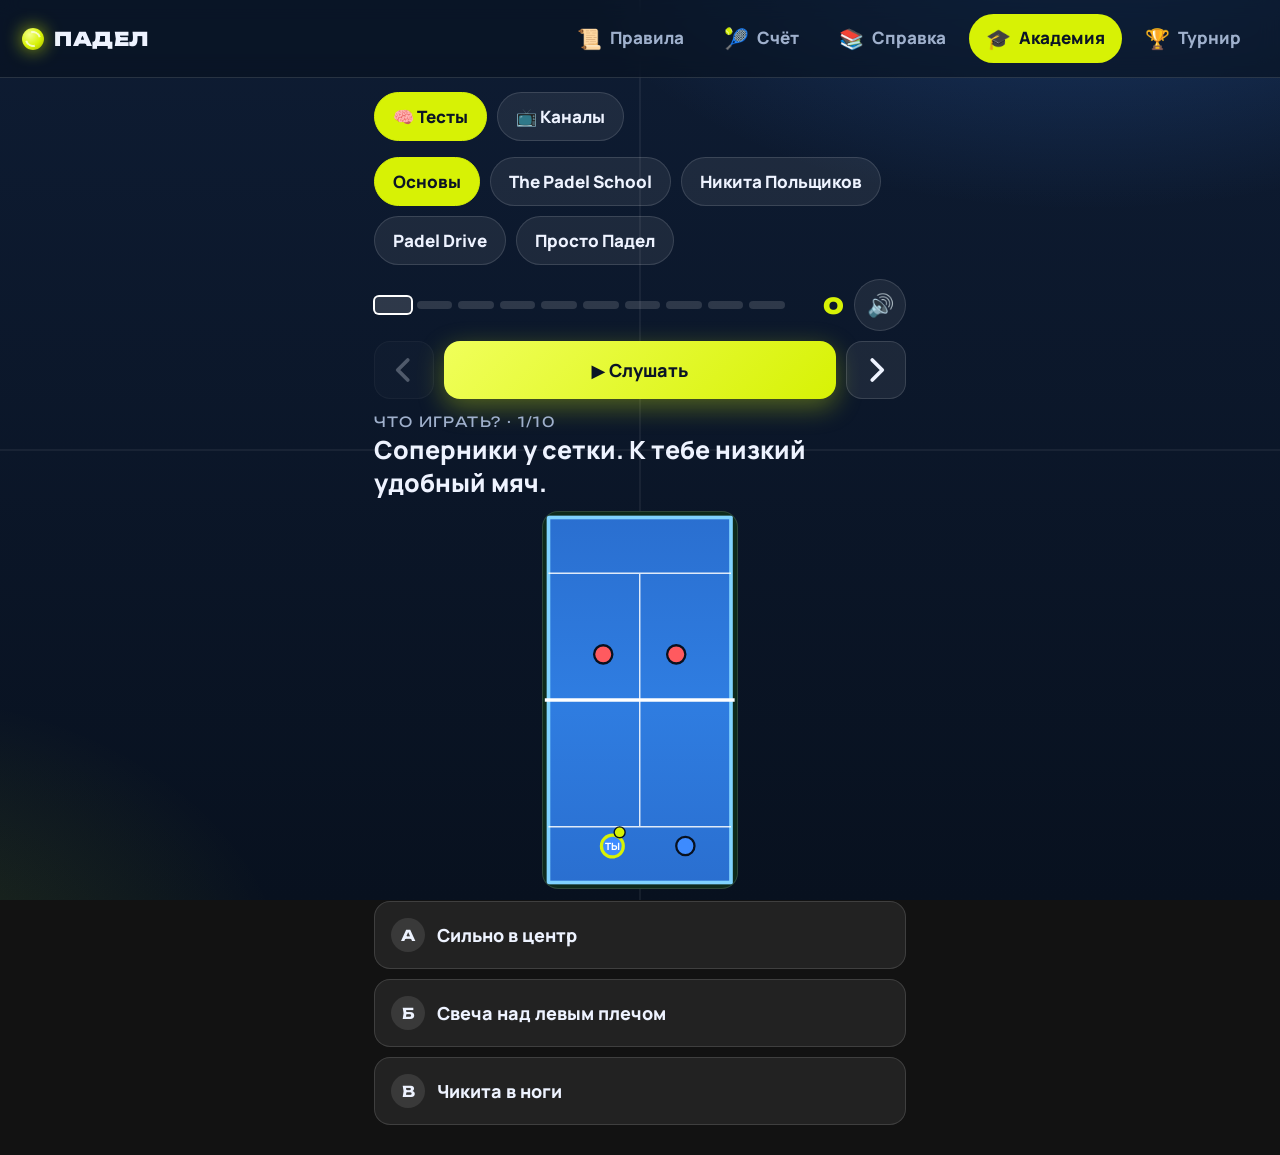
==== commit db28a28f: "Главная страница по корневому адресу; в Академии ещё 18 ситуаций - index.html — главная: плитки разд" ====
--- a/academy.html
+++ b/academy.html
@@ -50,7 +50,7 @@
 </head>
 <body>
 <nav class="top">
-  <div class="logo"><span class="dot"></span>ПАДЕЛ</div>
+  <a class="logo" href="index.html"><span class="dot"></span>ПАДЕЛ</a>
   <div class="tabs"><a href="rules.html"><span>📜</span>Правила</a><a href="score.html"><span>🎾</span>Счёт</a><a href="ref.html"><span>📚</span>Справка</a><a href="academy.html" class="on"><span>🎓</span>Академия</a><a href="tournament.html"><span>🏆</span>Турнир</a></div>
 </nav>
 <main class="page" id="app"></main>
@@ -115,7 +115,7 @@
   })), Promise.resolve());
 }
 
-const chips = () => `<div class="chips">${Object.entries(SETS).map(([k, v]) => `<button data-set="${k}" class="${set === k ? 'on' : ''}">${v.name}</button>`).join('')}</div>`;
+const chips = () => `<div class="chips wrap">${Object.entries(SETS).map(([k, v]) => `<button data-set="${k}" class="${set === k ? 'on' : ''}">${v.name}</button>`).join('')}</div>`;
 const qText = c => `${c.k} ${c.q} ${c.opts.map((o, i) => `${'АБВ'[i]}: ${o.t}.`).join(' ')}`;
 function verdictText(c, o) {
   const best = c.opts.find(x => x.g === 2);
--- a/app.css
+++ b/app.css
@@ -29,7 +29,7 @@
 /* шапка */
 .top { display:flex; align-items:center; gap:18px; flex-wrap:wrap; padding:14px 22px; border-bottom:1px solid var(--line);
        background:rgba(8,17,31,.6); backdrop-filter:blur(10px); position:sticky; top:0; z-index:10; }
-.logo { display:flex; align-items:center; gap:10px; font-family:Unbounded, sans-serif; font-weight:900; font-size:19px; letter-spacing:.5px; }
+.logo { color:inherit; text-decoration:none; display:flex; align-items:center; gap:10px; font-family:Unbounded, sans-serif; font-weight:900; font-size:19px; letter-spacing:.5px; }
 .logo .dot { width:22px; height:22px; border-radius:50%; background:radial-gradient(circle at 35% 30%, #f4ff8a, var(--ball) 55%, #9db000);
              box-shadow:0 0 18px rgba(215,242,5,.7); position:relative; }
 .logo .dot::after { content:""; position:absolute; inset:3px; border-radius:50%; border:2px solid rgba(255,255,255,.7); border-left-color:transparent; border-right-color:transparent; transform:rotate(30deg); }
@@ -193,6 +193,7 @@
 .hero p { color:var(--dim); margin:0 0 14px; font-weight:700; font-size:17px; }
 .chips { display:flex; gap:10px; overflow-x:auto; padding:2px 14px 14px; margin:0 -14px; scrollbar-width:none; }
 .chips::-webkit-scrollbar { display:none; }
+.chips.wrap { flex-wrap:wrap; overflow:visible; }
 .chips button, .chips a { white-space:nowrap; padding:12px 18px; border-radius:999px; font-size:17px; font-weight:800; }
 .chips a { color:var(--text); text-decoration:none; border:1px solid var(--line); background:rgba(255,255,255,.07); }
 .chips button.on { background:var(--ball); color:#0b1426; border-color:var(--ball); }
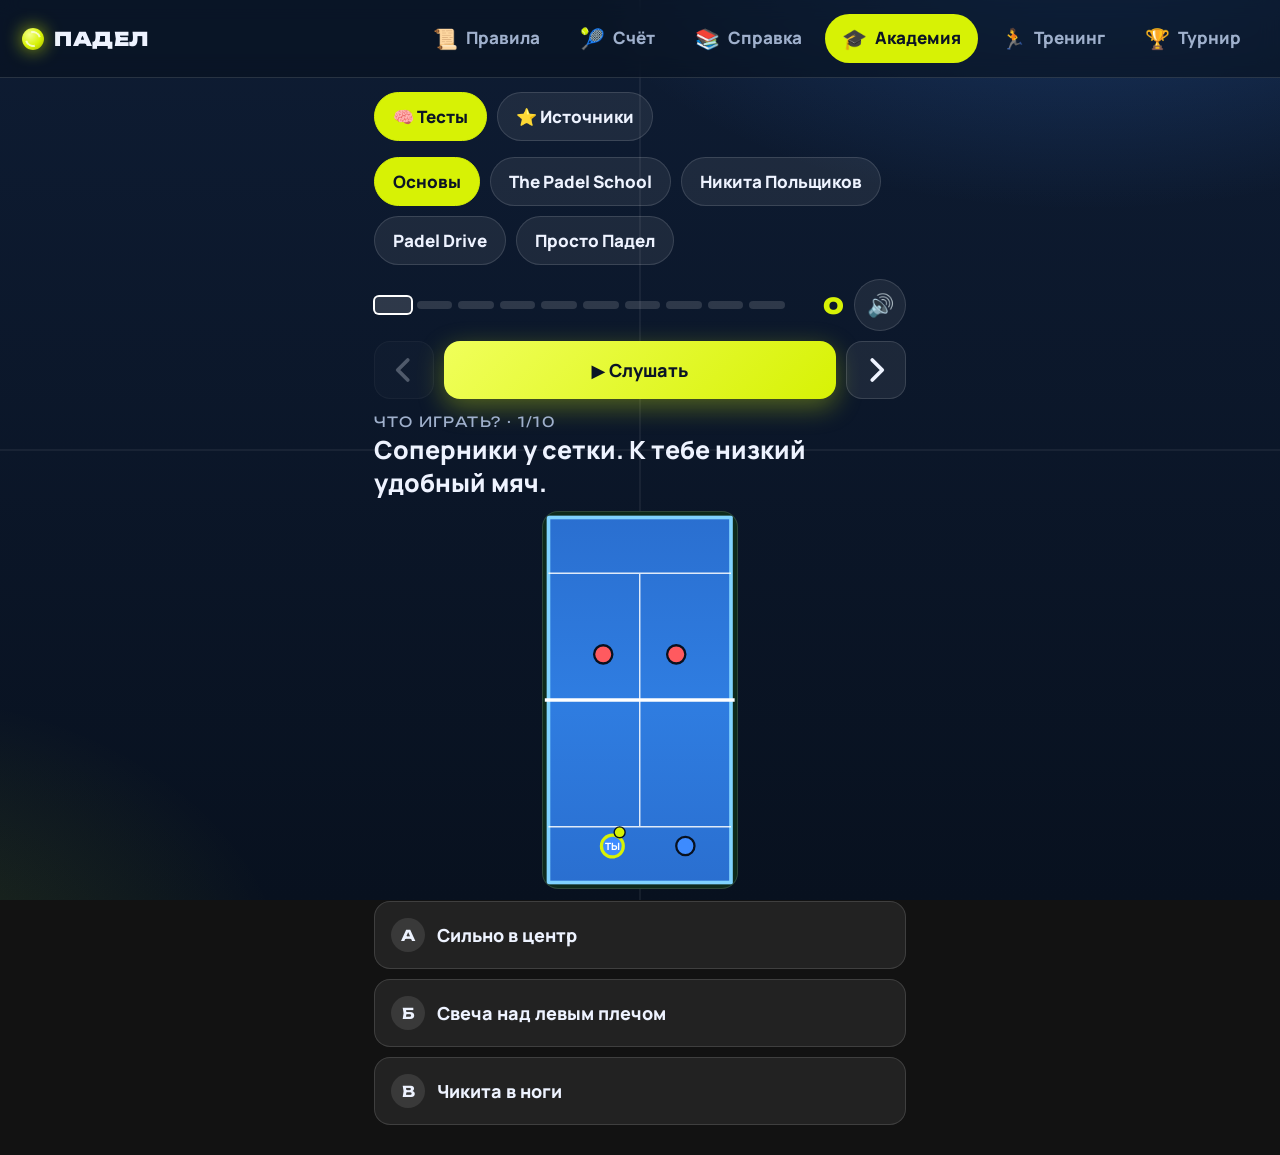
==== commit 7d972375: "Раздел «Тренировка»; источники с оценкой и прямой ссылкой - training.html: разминка на 16 минут по т" ====
--- a/academy.html
+++ b/academy.html
@@ -43,6 +43,9 @@
   .ch { padding:16px; }
   .ch b { font-size:20px; } .ch .lang { color:#7fd3ff; font-weight:800; font-size:15px; margin-left:8px; }
   .ch p { margin:6px 0 12px; font-size:17px; line-height:1.45; color:#d6e0f3; }
+  .ch .stars { color:var(--ball); font-size:22px; letter-spacing:2px; margin-top:6px; } .ch .stars i { color:rgba(255,255,255,.18); font-style:normal; }
+  .ch .who { color:#7fd3ff; font-weight:800; font-size:16px; margin-top:4px; }
+  .chint { color:var(--dim); font-size:17px; font-weight:700; margin:0 0 12px; }
   .ch .row { display:flex; gap:10px; flex-wrap:wrap; }
   .ch .row a, .ch .row button { flex:1 1 40%; padding:14px; font-size:17px; border-radius:14px; text-align:center; text-decoration:none; font-weight:800; }
   .ch .row a { color:var(--text); border:1px solid var(--line); background:rgba(255,255,255,.07); }
@@ -51,7 +54,7 @@
 <body>
 <nav class="top">
   <a class="logo" href="index.html"><span class="dot"></span>ПАДЕЛ</a>
-  <div class="tabs"><a href="rules.html"><span>📜</span>Правила</a><a href="score.html"><span>🎾</span>Счёт</a><a href="ref.html"><span>📚</span>Справка</a><a href="academy.html" class="on"><span>🎓</span>Академия</a><a href="tournament.html"><span>🏆</span>Турнир</a></div>
+  <div class="tabs"><a href="rules.html"><span>📜</span>Правила</a><a href="score.html"><span>🎾</span>Счёт</a><a href="ref.html"><span>📚</span>Справка</a><a href="academy.html" class="on"><span>🎓</span>Академия</a><a href="training.html"><span>🏃</span>Тренинг</a><a href="tournament.html"><span>🏆</span>Турнир</a></div>
 </nav>
 <main class="page" id="app"></main>
 
@@ -144,7 +147,7 @@
 
 function render() {
   anim++;
-  const sec = `<div class="chips"><button data-sect="tests" class="${sect === 'tests' ? 'on' : ''}">🧠 Тесты</button><button data-sect="channels" class="${sect === 'channels' ? 'on' : ''}">📺 Каналы</button></div>`;
+  const sec = `<div class="chips"><button data-sect="tests" class="${sect === 'tests' ? 'on' : ''}">🧠 Тесты</button><button data-sect="channels" class="${sect === 'channels' ? 'on' : ''}">⭐ Источники</button></div>`;
   if (sect === 'channels') return app.innerHTML = sec + channels();
   const N = Q().length;
   const top = `${chips()}
@@ -197,8 +200,9 @@
     <a class="big" href="ref.html">📚 В Справку →</a></div>`;
 }
 function channels() {
-  return CHANNELS.map(ch => `<article class="card ch"><b>${ch.name}</b><span class="lang">${ch.lang}</span><p>${ch.note}</p>
-    <div class="row"><a href="${ch.url}" target="_blank" rel="noopener">▶ Открыть</a>${ch.q ? `<button class="primary" data-set="${ch.q}">🧠 Тесты (${SETS[ch.q].q.length})</button>` : ''}</div></article>`).join('');
+  return `<p class="chint">Что смотреть и решать. Оценка — наша.</p>` + CHANNELS.map(ch => `<article class="card ch"><b>${ch.name}</b><span class="lang">${ch.lang}</span>
+    <div class="stars" aria-label="Оценка ${ch.rate} из 5">${'★'.repeat(ch.rate)}<i>${'★'.repeat(5 - ch.rate)}</i></div><div class="who">${ch.who}</div><p>${ch.note}</p>
+    <div class="row"><a href="${ch.url}" target="_blank" rel="noopener">↗ Открыть</a>${ch.q ? `<button class="primary" data-set="${ch.q}">🧠 Тесты (${SETS[ch.q].q.length})</button>` : ''}</div></article>`).join('');
 }
 
 function go(n) {
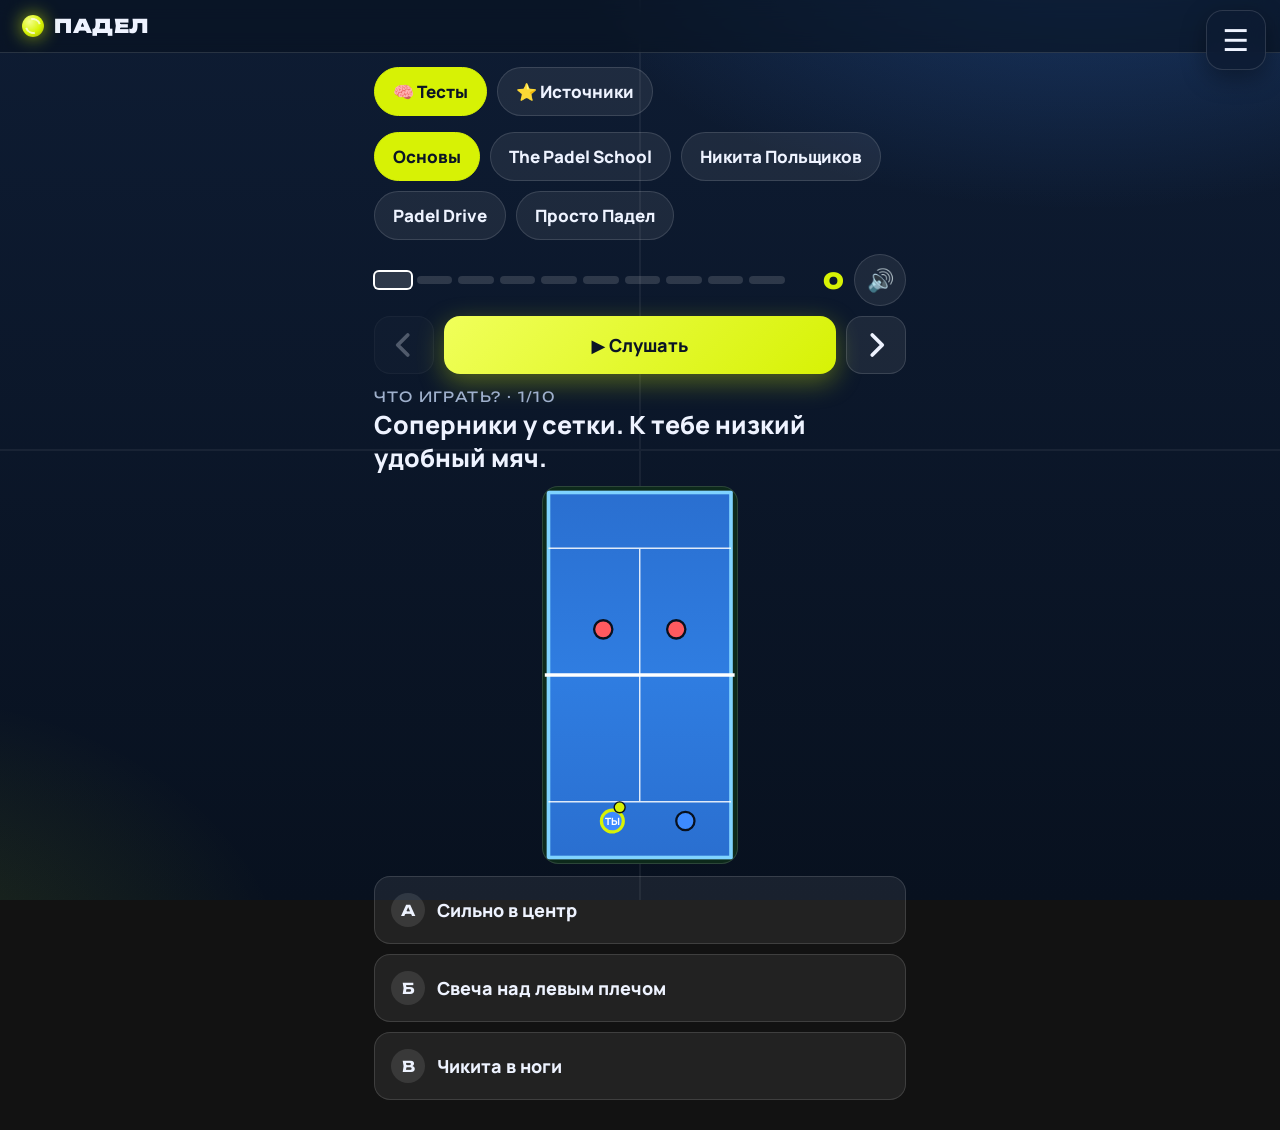
==== commit e6c1ca4b: "Меню-барабан, как в Atlas, вместо нижней панели вкладок Кнопка ☰ справа вверху открывает барабан из " ====
--- a/academy.html
+++ b/academy.html
@@ -54,7 +54,7 @@
 <body>
 <nav class="top">
   <a class="logo" href="index.html"><span class="dot"></span>ПАДЕЛ</a>
-  <div class="tabs"><a href="rules.html"><span>📜</span>Правила</a><a href="score.html"><span>🎾</span>Счёт</a><a href="ref.html"><span>📚</span>Справка</a><a href="academy.html" class="on"><span>🎓</span>Академия</a><a href="training.html"><span>🏃</span>Тренинг</a><a href="tournament.html"><span>🏆</span>Турнир</a></div>
+  <div class="tabs"><a href="rules.html"><span>📜</span>Правила</a><a href="score.html"><span>🎾</span>Счёт</a><a href="ref.html"><span>📚</span>Справка</a><a href="academy.html" class="on"><span>🎓</span>Академия</a><a href="training.html"><span>🏃</span>Тренинг</a><a href="tournament.html"><span>🏆</span>Турнир</a></div><script src="menu.js" defer></script>
 </nav>
 <main class="page" id="app"></main>
 
--- a/app.css
+++ b/app.css
@@ -1,5 +1,6 @@
 /* Общий стиль счётчика и турниров: «ночной корт» */
 @import url('https://fonts.googleapis.com/css2?family=Unbounded:wght@500;700;900&family=Manrope:wght@500;700;800&display=swap');
+@import url('menu.css');
 
 :root {
   --bg:#08111f; --bg2:#0e1c33; --card:rgba(255,255,255,.06); --line:rgba(255,255,255,.13);
@@ -33,21 +34,12 @@
 .logo .dot { width:22px; height:22px; border-radius:50%; background:radial-gradient(circle at 35% 30%, #f4ff8a, var(--ball) 55%, #9db000);
              box-shadow:0 0 18px rgba(215,242,5,.7); position:relative; }
 .logo .dot::after { content:""; position:absolute; inset:3px; border-radius:50%; border:2px solid rgba(255,255,255,.7); border-left-color:transparent; border-right-color:transparent; transform:rotate(30deg); }
-.tabs { display:flex; gap:6px; margin-left:auto; flex-wrap:wrap; }
-.tabs a { color:var(--dim); text-decoration:none; font-weight:800; font-size:17px; padding:10px 16px; border-radius:999px; border:1px solid transparent; }
-.tabs a:hover { color:var(--text); border-color:var(--line); }
-.tabs a.on { color:#0b1426; background:var(--ball); }
-.tabs a span { margin-right:8px; font-size:20px; vertical-align:-2px; }
-/* телефон: вкладки — нижняя панель под большой палец */
+/* старые вкладки остаются в разметке (без скриптов, для тестов), а меню — барабан из menu.js */
+.tabs { display:none; }
+.top { padding-right:90px !important; } /* место под кнопку меню */
+
 @media (max-width:700px){
-  body { padding-bottom:calc(86px + env(safe-area-inset-bottom)); }
-  .top { padding:10px 14px; position:static; backdrop-filter:none; background:transparent; }
-  .tabs { position:fixed; left:0; right:0; bottom:0; z-index:50; margin:0; gap:0; flex-wrap:nowrap; justify-content:space-around;
-    padding:6px 4px calc(6px + env(safe-area-inset-bottom)); background:rgba(8,17,31,.94); backdrop-filter:blur(10px); border-top:1px solid var(--line); }
-  .tabs a { flex:1; display:flex; flex-direction:column; align-items:center; gap:4px; padding:8px 2px; font-size:13.5px; border-radius:14px; }
-  .tabs a span { margin:0; font-size:28px; line-height:1; }
-  .tabs a.on { color:var(--ball); background:rgba(215,242,5,.1); }
-  body.boardOnly { padding-bottom:0; }
+  .top { padding:10px 14px; position:static; backdrop-filter:none; background:transparent; min-height:80px; }
 }
 
 .wrap { display:grid; grid-template-columns:minmax(300px, 430px) 1fr; gap:20px; padding:20px; max-width:1360px; margin:0 auto; }
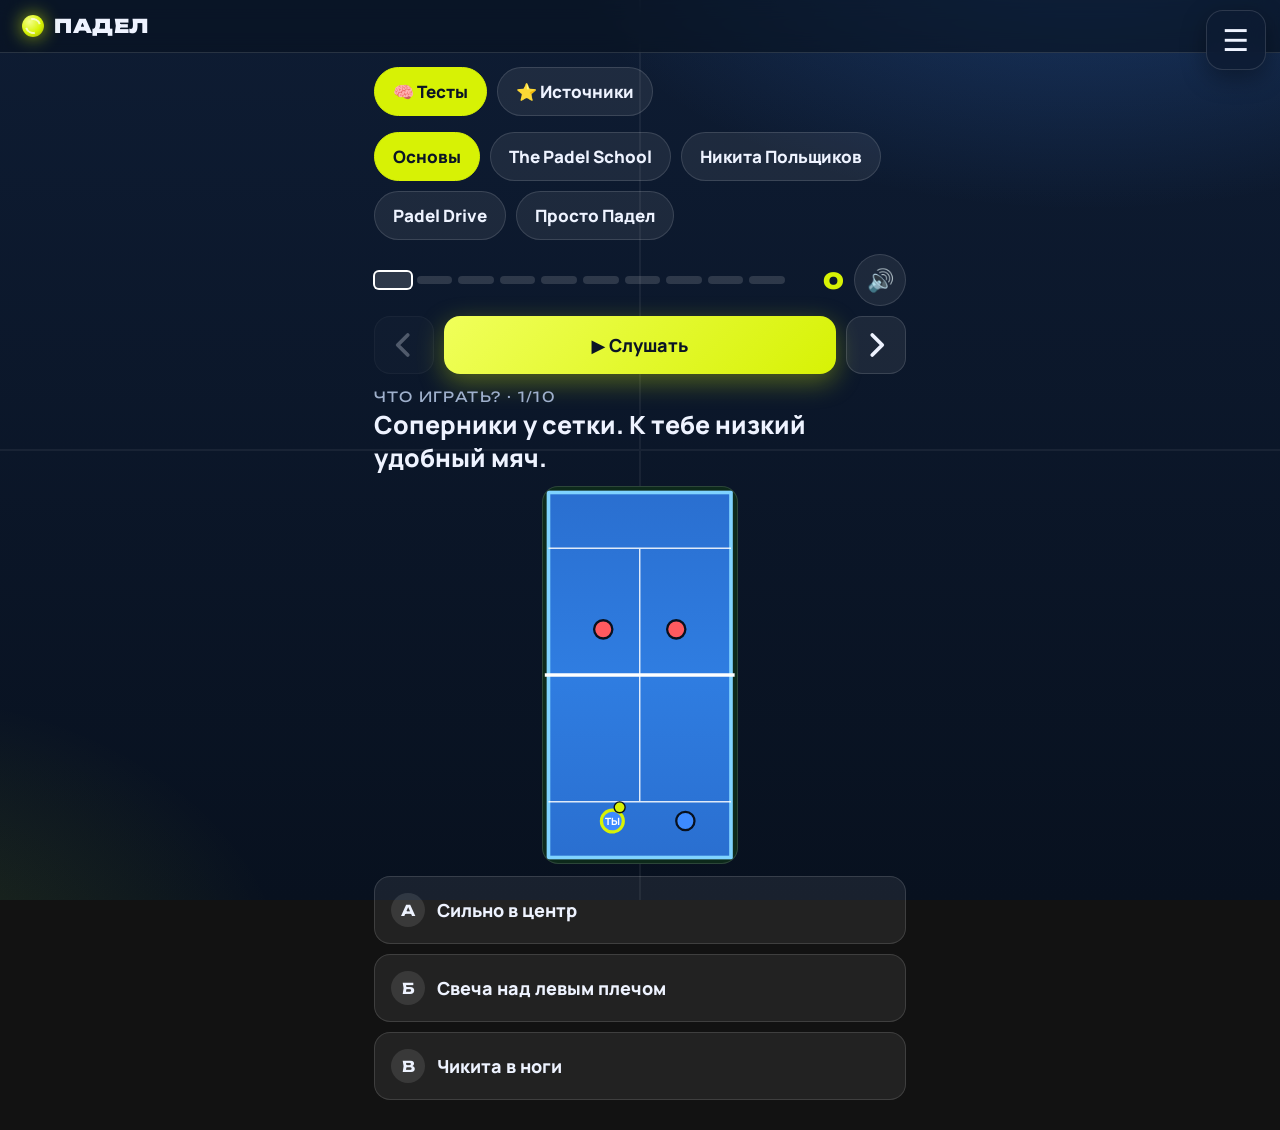
==== commit c9ac9002: "Свой плеер для роликов: открываются на сайте, помнят место 30 дней player.js/player.css: ссылки на Y" ====
--- a/academy.html
+++ b/academy.html
@@ -45,6 +45,14 @@
   .ch p { margin:6px 0 12px; font-size:17px; line-height:1.45; color:#d6e0f3; }
   .ch .stars { color:var(--ball); font-size:22px; letter-spacing:2px; margin-top:6px; } .ch .stars i { color:rgba(255,255,255,.18); font-style:normal; }
   .ch .who { color:#7fd3ff; font-weight:800; font-size:16px; margin-top:4px; }
+  .ch .vids { margin-top:12px; border-top:1px solid var(--line); padding-top:6px; }
+  .ch .vids summary { cursor:pointer; padding:12px 0; font-size:18px; font-weight:800; color:var(--text); list-style:none; }
+  .ch .vids summary::after { content:' ▾'; color:var(--dim); } .ch .vids[open] summary::after { content:' ▴'; }
+  .ch .vids a { display:flex; align-items:center; gap:12px; padding:12px 4px; color:var(--text); text-decoration:none; font-size:17px; font-weight:700;
+    line-height:1.35; border-top:1px solid rgba(255,255,255,.06); }
+  .ch .vids a::before { content:'▶'; flex:none; display:grid; place-items:center; width:44px; height:44px; border-radius:50%; background:rgba(215,242,5,.14); color:var(--ball); font-size:17px; }
+  .ch .vids a.seen::before { content:'✓'; background:rgba(127,211,255,.14); color:#7fd3ff; }
+  .ch .vids a small { margin-left:auto; flex:none; color:var(--dim); font-size:15px; }
   .chint { color:var(--dim); font-size:17px; font-weight:700; margin:0 0 12px; }
   .ch .row { display:flex; gap:10px; flex-wrap:wrap; }
   .ch .row a, .ch .row button { flex:1 1 40%; padding:14px; font-size:17px; border-radius:14px; text-align:center; text-decoration:none; font-weight:800; }
@@ -54,7 +62,7 @@
 <body>
 <nav class="top">
   <a class="logo" href="index.html"><span class="dot"></span>ПАДЕЛ</a>
-  <div class="tabs"><a href="rules.html"><span>📜</span>Правила</a><a href="score.html"><span>🎾</span>Счёт</a><a href="ref.html"><span>📚</span>Справка</a><a href="academy.html" class="on"><span>🎓</span>Академия</a><a href="training.html"><span>🏃</span>Тренинг</a><a href="tournament.html"><span>🏆</span>Турнир</a></div><script src="menu.js" defer></script>
+  <div class="tabs"><a href="rules.html"><span>📜</span>Правила</a><a href="score.html"><span>🎾</span>Счёт</a><a href="ref.html"><span>📚</span>Справка</a><a href="academy.html" class="on"><span>🎓</span>Академия</a><a href="training.html"><span>🏃</span>Тренинг</a><a href="tournament.html"><span>🏆</span>Турнир</a></div><script src="menu.js" defer></script><script src="player.js" defer></script>
 </nav>
 <main class="page" id="app"></main>
 
@@ -199,10 +207,29 @@
     <button class="big" id="again">↺ Пройти заново</button>
     <a class="big" href="ref.html">📚 В Справку →</a></div>`;
 }
+// закрыли плеер — обновить отметки «просмотрено», раскрытые списки остаются раскрытыми
+function reVids() {
+  if (sect !== 'channels') return;
+  const open = [...app.querySelectorAll('.vids')].map(d => d.open);
+  render();
+  app.querySelectorAll('.vids').forEach((d, i) => { d.open = open[i]; });
+}
+addEventListener('padel-video', reVids);
+addEventListener('DOMContentLoaded', reVids); // плеер грузится после страницы
 function channels() {
   return `<p class="chint">Что смотреть и решать. Оценка — наша.</p>` + CHANNELS.map(ch => `<article class="card ch"><b>${ch.name}</b><span class="lang">${ch.lang}</span>
     <div class="stars" aria-label="Оценка ${ch.rate} из 5">${'★'.repeat(ch.rate)}<i>${'★'.repeat(5 - ch.rate)}</i></div><div class="who">${ch.who}</div><p>${ch.note}</p>
-    <div class="row"><a href="${ch.url}" target="_blank" rel="noopener">↗ Открыть</a>${ch.q ? `<button class="primary" data-set="${ch.q}">🧠 Тесты (${SETS[ch.q].q.length})</button>` : ''}</div></article>`).join('');
+    <div class="row"><a href="${ch.url}" target="_blank" rel="noopener">↗ Открыть</a>${ch.q ? `<button class="primary" data-set="${ch.q}">🧠 Тесты (${SETS[ch.q].q.length})</button>` : ''}</div>${vidList(ch.q)}</article>`).join('');
+}
+// ролики канала, что мы разобрали, — открываются в своём плеере; просмотренные — с отметкой, где остановился
+function vidList(q) {
+  const ids = q ? Object.keys(VID).filter(k => VCH[k] === q) : [];
+  if (!ids.length) return '';
+  const seen = window.Player ? Object.fromEntries(Player.recent().map(v => [v.id, v])) : {};
+  return `<details class="vids"><summary>🎬 Видео (${ids.length})</summary>${ids.map(id => {
+    const v = seen[id];
+    return `<a href="https://youtu.be/${id}" data-title="${VID[id]}"${v ? ' class="seen"' : ''}>${VID[id]}${v && v.t ? `<small>${Player.mmss(v.t)}</small>` : ''}</a>`;
+  }).join('')}</details>`;
 }
 
 function go(n) {
--- a/app.css
+++ b/app.css
@@ -1,6 +1,7 @@
 /* Общий стиль счётчика и турниров: «ночной корт» */
 @import url('https://fonts.googleapis.com/css2?family=Unbounded:wght@500;700;900&family=Manrope:wght@500;700;800&display=swap');
 @import url('menu.css');
+@import url('player.css');
 
 :root {
   --bg:#08111f; --bg2:#0e1c33; --card:rgba(255,255,255,.06); --line:rgba(255,255,255,.13);
